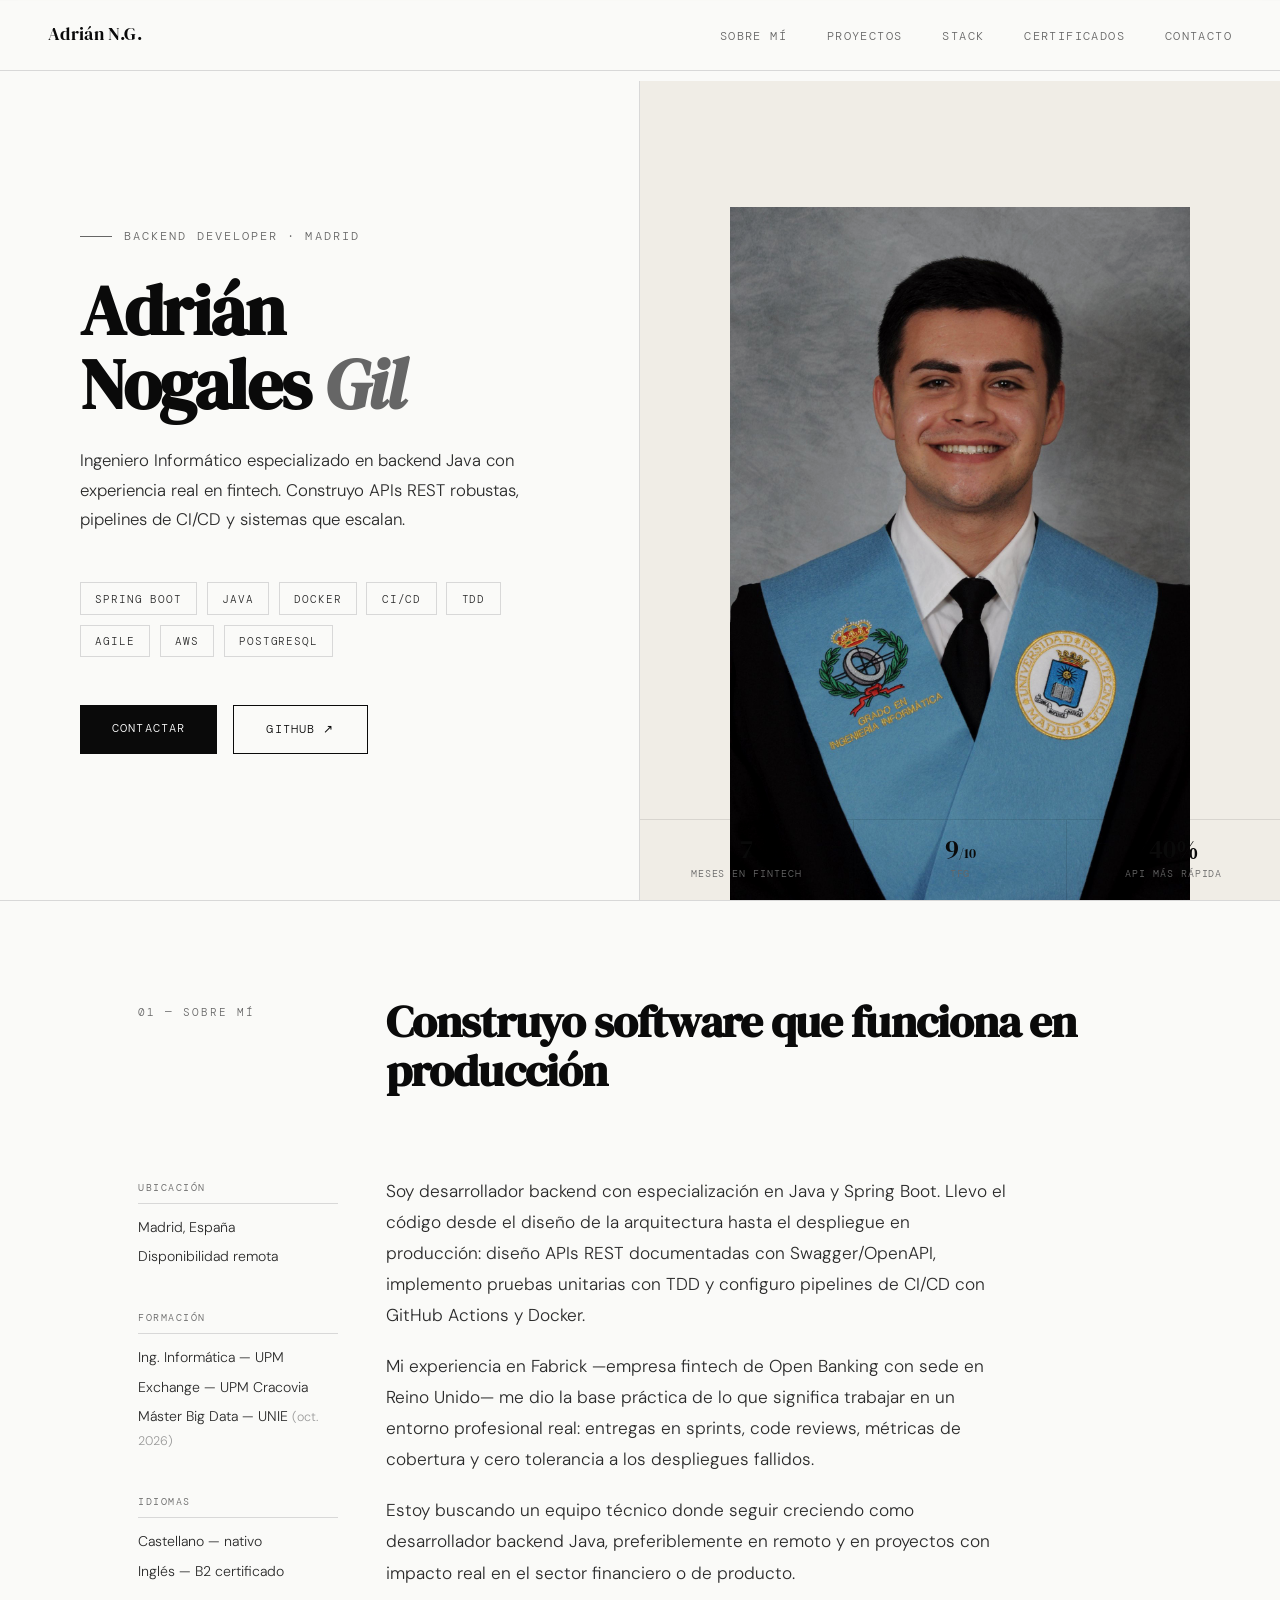
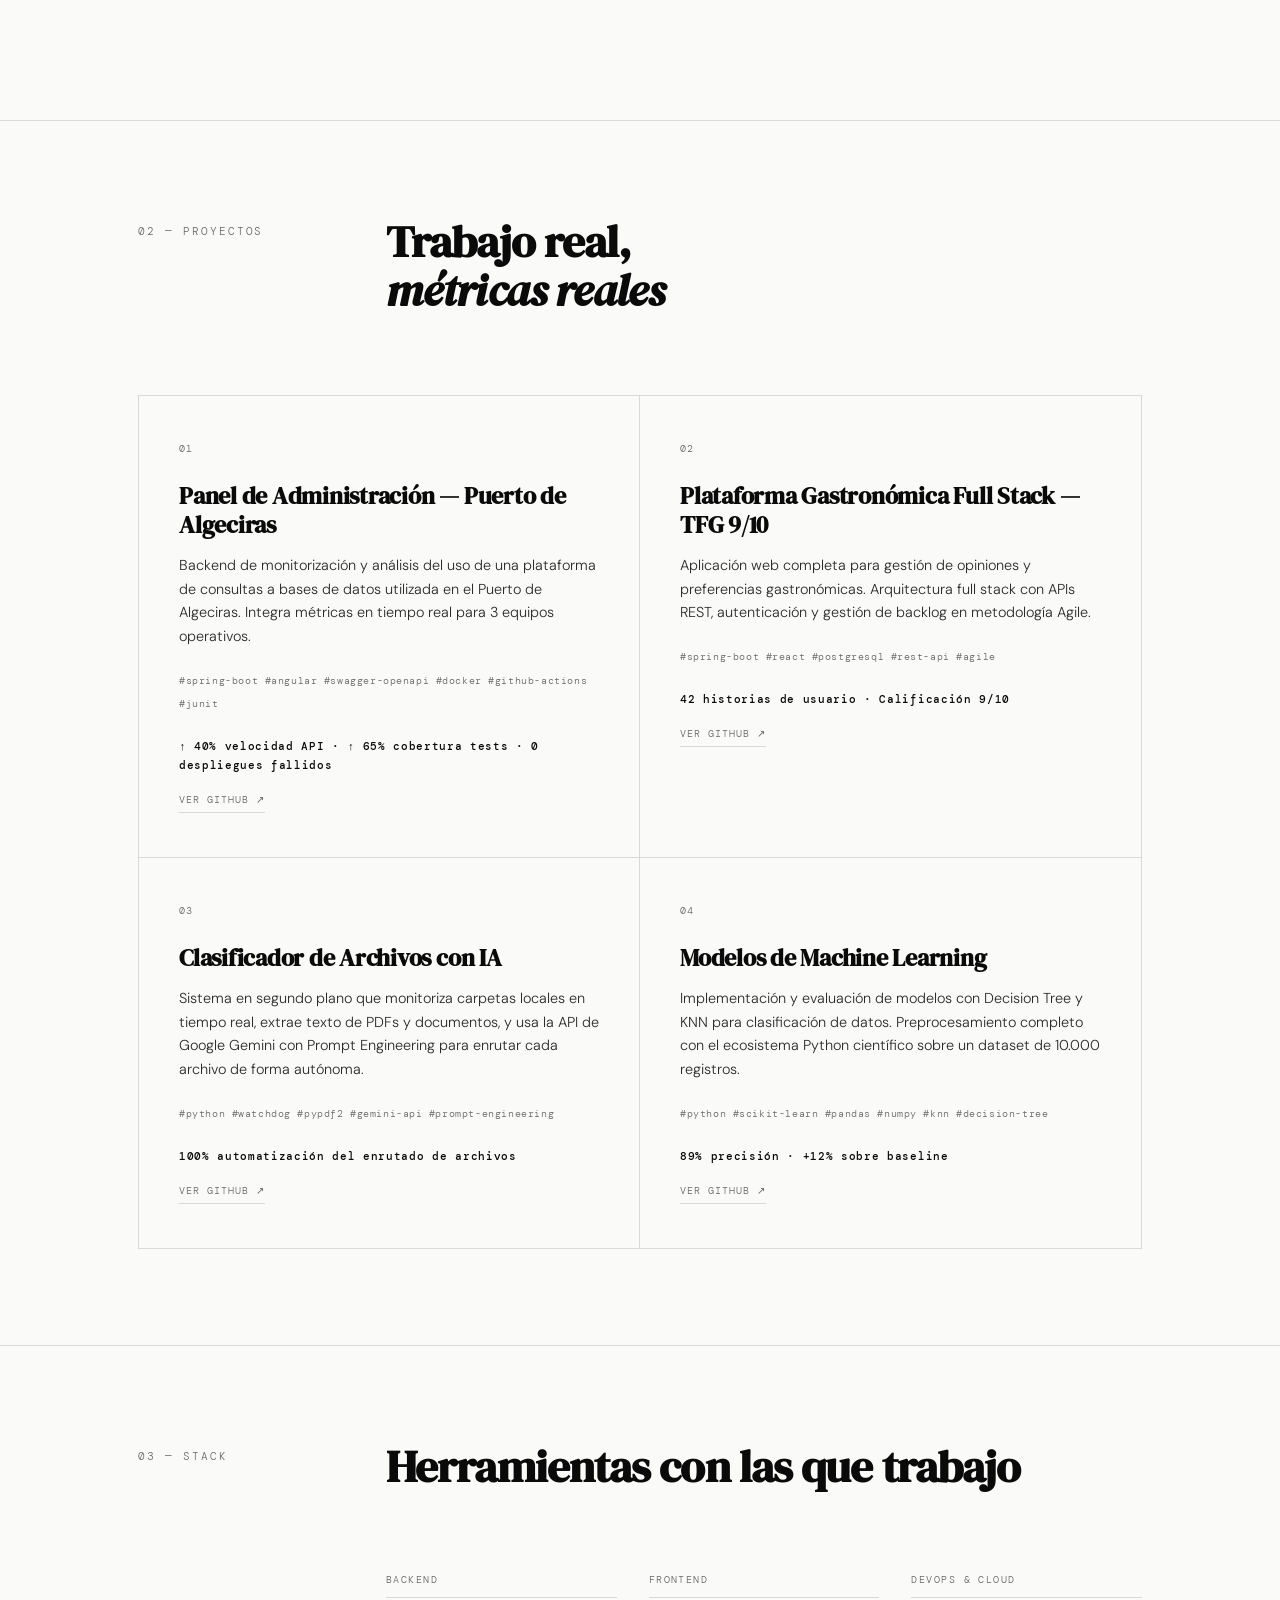
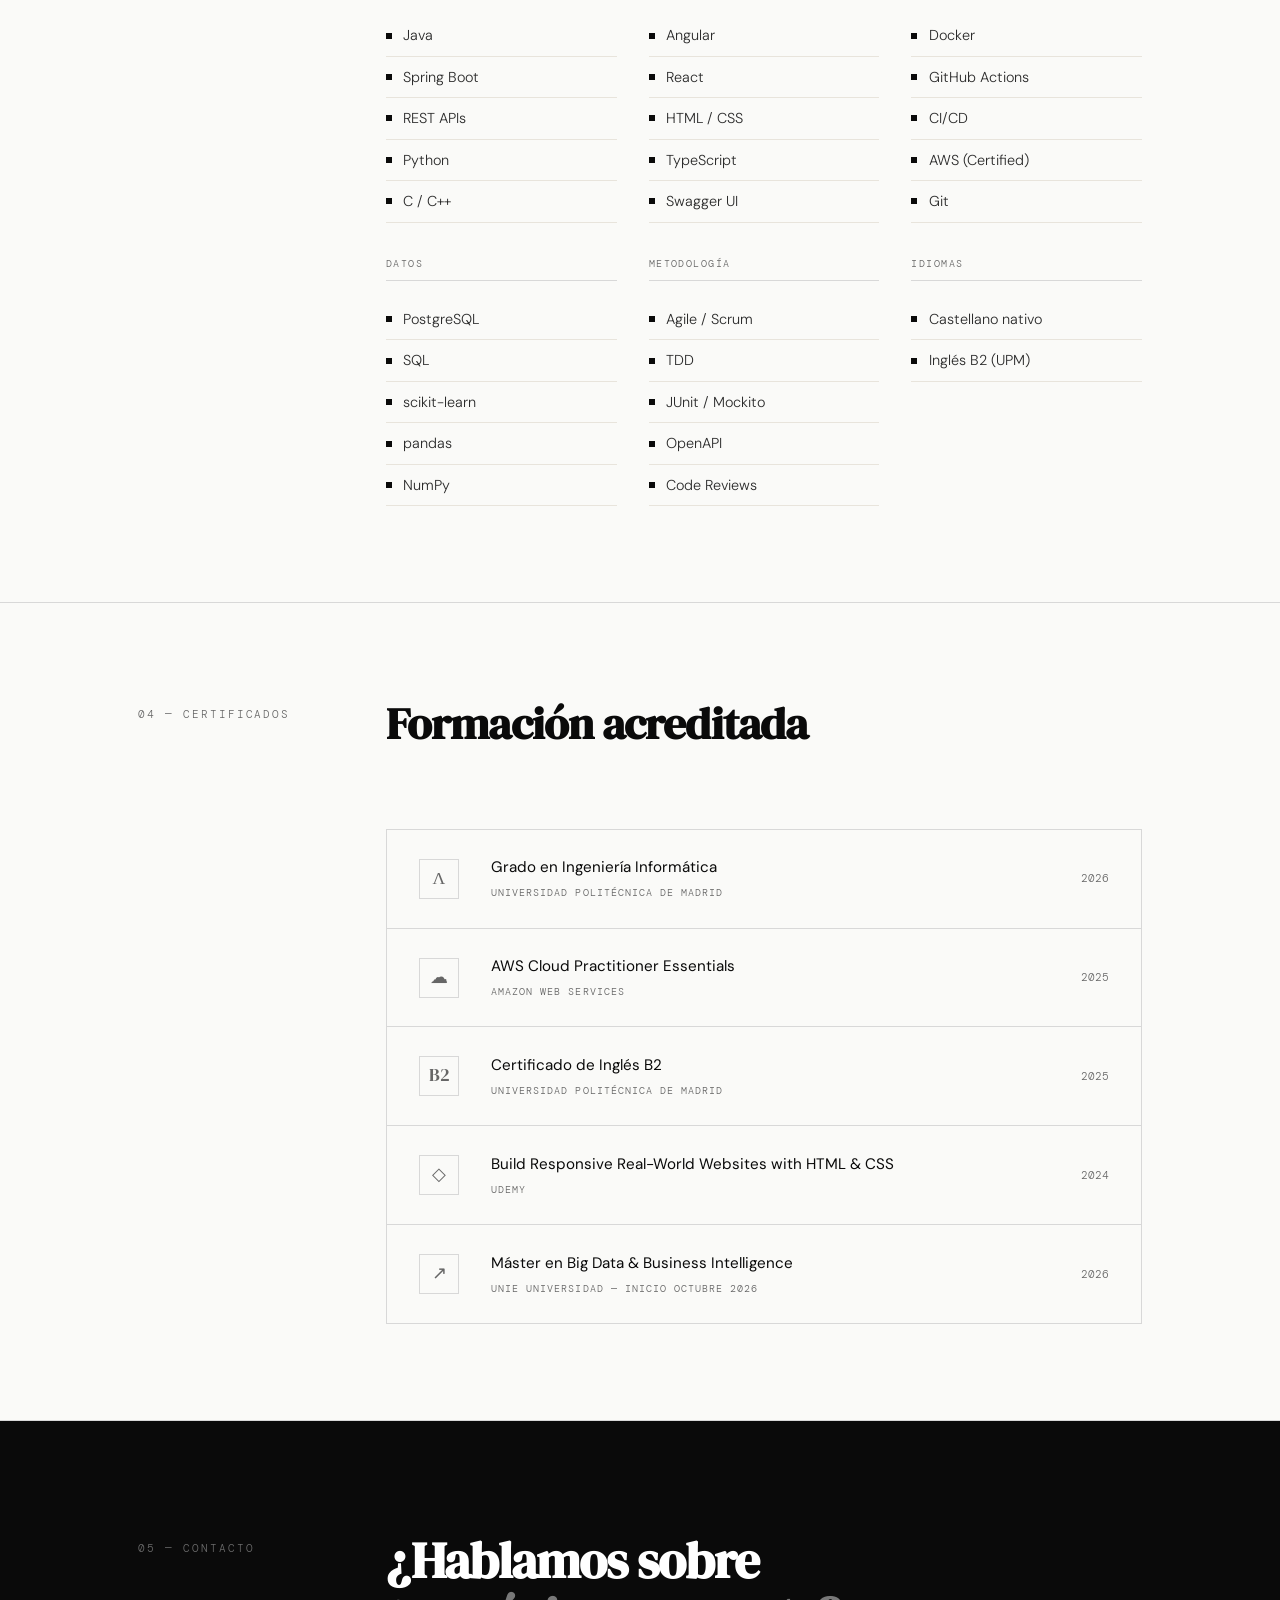
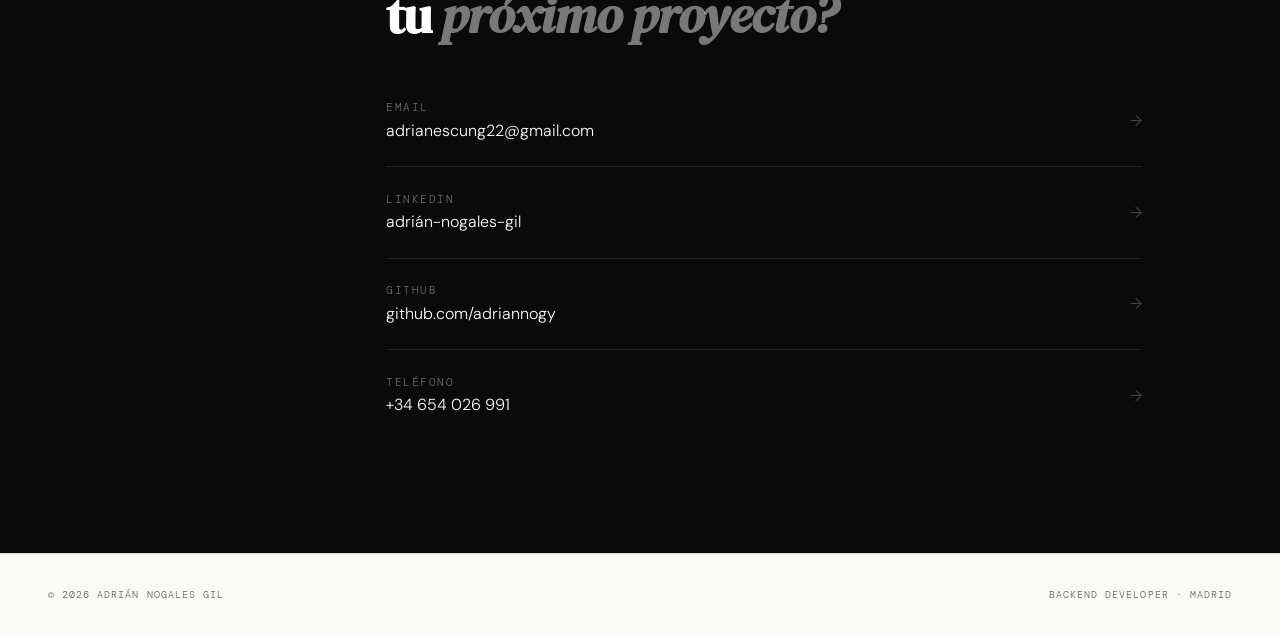
==== index.html @ dd9e9e04 "Rename portfolio_adrian_nogales.html to index.html" ====
<!DOCTYPE html>
<html lang="es">
<head>
<meta charset="UTF-8">
<meta name="viewport" content="width=device-width, initial-scale=1.0">
<title>Adrián Nogales Gil — Backend Developer</title>
<link rel="preconnect" href="https://fonts.googleapis.com">
<link rel="preconnect" href="https://fonts.gstatic.com" crossorigin>
<link href="https://fonts.googleapis.com/css2?family=DM+Serif+Display:ital@0;1&family=DM+Mono:wght@300;400;500&family=DM+Sans:ital,opsz,wght@0,9..40,300;0,9..40,400;0,9..40,500;1,9..40,300&display=swap" rel="stylesheet">
<style>
*,*::before,*::after{box-sizing:border-box;margin:0;padding:0}
:root{
  --ink:#0a0a0a;
  --ink2:#2a2a2a;
  --ink3:#666;
  --rule:#d8d8d8;
  --bg:#fafaf8;
  --white:#ffffff;
  --accent:#0a0a0a;
  --accent2:#e8e4dc;
}
html{scroll-behavior:smooth;font-size:16px}
body{
  background:var(--bg);
  color:var(--ink);
  font-family:'DM Sans',sans-serif;
  font-weight:300;
  line-height:1.7;
  overflow-x:hidden;
}

/* ── NAV ── */
nav{
  position:fixed;top:0;left:0;right:0;z-index:100;
  display:flex;justify-content:space-between;align-items:center;
  padding:1.25rem 3rem;
  background:rgba(250,250,248,.92);
  backdrop-filter:blur(12px);
  border-bottom:1px solid var(--rule);
}
.nav-logo{
  font-family:'DM Serif Display',serif;
  font-size:1.1rem;letter-spacing:.02em;color:var(--ink);text-decoration:none;
}
.nav-links{display:flex;gap:2.5rem;list-style:none}
.nav-links a{
  font-family:'DM Mono',monospace;font-size:.72rem;letter-spacing:.12em;
  text-transform:uppercase;color:var(--ink3);text-decoration:none;
  transition:color .2s;
}
.nav-links a:hover{color:var(--ink)}

/* ── HERO ── */
.hero{
  min-height:100vh;
  display:grid;
  grid-template-columns:1fr 1fr;
  padding-top:80px;
}
.hero-left{
  display:flex;flex-direction:column;justify-content:center;
  padding:5rem 4rem 5rem 5rem;
  border-right:1px solid var(--rule);
}
.hero-eyebrow{
  font-family:'DM Mono',monospace;font-size:.72rem;letter-spacing:.18em;
  text-transform:uppercase;color:var(--ink3);margin-bottom:1.75rem;
  display:flex;align-items:center;gap:.75rem;
}
.hero-eyebrow::before{content:'';display:block;width:32px;height:1px;background:var(--ink3)}
.hero-name{
  font-family:'DM Serif Display',serif;
  font-size:clamp(3rem,5.5vw,5.5rem);
  line-height:1.05;
  letter-spacing:-.02em;
  margin-bottom:1.5rem;
}
.hero-name em{font-style:italic;color:var(--ink3)}
.hero-desc{
  font-size:1.05rem;color:var(--ink2);max-width:440px;
  line-height:1.75;margin-bottom:3rem;
}
.hero-badges{display:flex;flex-wrap:wrap;gap:.6rem;margin-bottom:3rem}
.badge{
  font-family:'DM Mono',monospace;font-size:.68rem;letter-spacing:.08em;
  text-transform:uppercase;padding:.38rem .9rem;
  border:1px solid var(--rule);color:var(--ink2);
  transition:all .2s;cursor:default;
}
.badge:hover{background:var(--ink);color:var(--white);border-color:var(--ink)}
.hero-cta{display:flex;gap:1rem;flex-wrap:wrap}
.btn{
  font-family:'DM Mono',monospace;font-size:.72rem;letter-spacing:.1em;
  text-transform:uppercase;padding:.85rem 2rem;text-decoration:none;
  transition:all .2s;display:inline-block;
}
.btn-primary{background:var(--ink);color:var(--white)}
.btn-primary:hover{background:var(--ink2)}
.btn-ghost{border:1px solid var(--ink);color:var(--ink)}
.btn-ghost:hover{background:var(--ink);color:var(--white)}

.hero-right{
  position:relative;overflow:hidden;
  display:flex;align-items:flex-end;justify-content:center;
  background:#f0ede6;
}
.hero-photo-wrap{
  width:100%;height:100%;
  display:flex;align-items:flex-end;justify-content:center;
}
.hero-photo{
  width:82%;max-width:460px;
  object-fit:cover;object-position:top center;
  display:block;
  filter:grayscale(15%) contrast(1.04);
  animation:fadeUp .9s cubic-bezier(.22,1,.36,1) both;
}
.hero-stat-strip{
  position:absolute;bottom:0;left:0;right:0;
  display:flex;
  border-top:1px solid rgba(0,0,0,.1);
}
.hero-stat{
  flex:1;padding:1.1rem 1.25rem;text-align:center;
  border-right:1px solid rgba(0,0,0,.1);
}
.hero-stat:last-child{border-right:none}
.stat-num{
  font-family:'DM Serif Display',serif;font-size:1.6rem;
  line-height:1;margin-bottom:.2rem;
}
.stat-label{
  font-family:'DM Mono',monospace;font-size:.6rem;
  letter-spacing:.1em;text-transform:uppercase;color:var(--ink3);
}

/* ── SECTIONS shared ── */
section{border-top:1px solid var(--rule)}
.section-inner{
  max-width:1100px;margin:0 auto;
  padding:6rem 3rem;
}
.section-header{
  display:grid;grid-template-columns:200px 1fr;gap:3rem;
  align-items:start;margin-bottom:5rem;
}
.section-label{
  font-family:'DM Mono',monospace;font-size:.68rem;
  letter-spacing:.18em;text-transform:uppercase;color:var(--ink3);
  padding-top:.35rem;
}
.section-title{
  font-family:'DM Serif Display',serif;
  font-size:clamp(2rem,3.5vw,3rem);line-height:1.1;letter-spacing:-.02em;
}

/* ── SOBRE MÍ ── */
.about-grid{
  display:grid;grid-template-columns:200px 1fr;gap:3rem;
}
.about-body{font-size:1.08rem;line-height:1.8;color:var(--ink2);max-width:620px}
.about-body p+p{margin-top:1.25rem}
.about-aside{padding-top:.2rem}
.aside-block{margin-bottom:2.5rem}
.aside-label{
  font-family:'DM Mono',monospace;font-size:.65rem;
  letter-spacing:.15em;text-transform:uppercase;color:var(--ink3);
  margin-bottom:.75rem;border-bottom:1px solid var(--rule);padding-bottom:.4rem;
}
.aside-item{font-size:.88rem;color:var(--ink2);margin-bottom:.35rem}

/* ── PROYECTOS ── */
.projects-grid{
  display:grid;grid-template-columns:1fr 1fr;
  gap:0;
  border:1px solid var(--rule);
}
.project-card{
  padding:2.75rem 2.5rem;border-right:1px solid var(--rule);border-bottom:1px solid var(--rule);
  transition:background .2s;position:relative;overflow:hidden;
}
.project-card:nth-child(2n){border-right:none}
.project-card:nth-last-child(-n+2){border-bottom:none}
.project-card:hover{background:var(--ink);color:var(--white)}
.project-card:hover .project-tech span,
.project-card:hover .project-desc,
.project-card:hover .project-num{color:rgba(255,255,255,.6)}
.project-card:hover .project-title{color:var(--white)}
.project-card:hover .project-link{border-color:rgba(255,255,255,.3);color:rgba(255,255,255,.7)}
.project-num{
  font-family:'DM Mono',monospace;font-size:.65rem;letter-spacing:.12em;
  color:var(--ink3);margin-bottom:1.5rem;transition:color .2s;
}
.project-title{
  font-family:'DM Serif Display',serif;font-size:1.5rem;
  line-height:1.2;margin-bottom:.9rem;letter-spacing:-.01em;transition:color .2s;
}
.project-desc{font-size:.9rem;color:var(--ink2);line-height:1.65;margin-bottom:1.5rem;transition:color .2s}
.project-tech{display:flex;flex-wrap:wrap;gap:.4rem;margin-bottom:1.5rem}
.project-tech span{
  font-family:'DM Mono',monospace;font-size:.62rem;letter-spacing:.06em;
  color:var(--ink3);transition:color .2s;
}
.project-tech span::before{content:'#'}
.project-result{
  font-family:'DM Mono',monospace;font-size:.7rem;letter-spacing:.06em;
  color:var(--ink);font-weight:500;
}
.project-card:hover .project-result{color:var(--white)}
.project-link{
  display:inline-block;margin-top:1rem;
  font-family:'DM Mono',monospace;font-size:.65rem;letter-spacing:.1em;
  text-transform:uppercase;color:var(--ink3);text-decoration:none;
  border-bottom:1px solid var(--rule);padding-bottom:.2rem;
  transition:all .2s;
}

/* ── HABILIDADES ── */
.skills-layout{display:grid;grid-template-columns:200px 1fr;gap:3rem}
.skills-grid{display:grid;grid-template-columns:repeat(3,1fr);gap:2rem}
.skill-group{}
.skill-group-name{
  font-family:'DM Mono',monospace;font-size:.65rem;letter-spacing:.14em;
  text-transform:uppercase;color:var(--ink3);margin-bottom:1.1rem;
  padding-bottom:.5rem;border-bottom:1px solid var(--rule);
}
.skill-item{
  display:flex;align-items:center;gap:.7rem;
  padding:.5rem 0;border-bottom:1px solid var(--accent2);
  font-size:.9rem;color:var(--ink2);
}
.skill-dot{width:6px;height:6px;background:var(--ink);flex-shrink:0}

/* ── CERTIFICADOS ── */
.certs-layout{display:grid;grid-template-columns:200px 1fr;gap:3rem}
.certs-list{display:flex;flex-direction:column;gap:0;border:1px solid var(--rule)}
.cert-row{
  display:flex;align-items:center;gap:2rem;
  padding:1.6rem 2rem;border-bottom:1px solid var(--rule);
  transition:background .15s;
}
.cert-row:last-child{border-bottom:none}
.cert-row:hover{background:var(--accent2)}
.cert-icon{
  width:40px;height:40px;flex-shrink:0;
  display:flex;align-items:center;justify-content:center;
  border:1px solid var(--rule);
  font-family:'DM Serif Display',serif;font-size:1.1rem;color:var(--ink3);
}
.cert-info{flex:1}
.cert-name{font-size:.95rem;font-weight:400;color:var(--ink);margin-bottom:.2rem}
.cert-issuer{font-family:'DM Mono',monospace;font-size:.65rem;letter-spacing:.1em;text-transform:uppercase;color:var(--ink3)}
.cert-year{font-family:'DM Mono',monospace;font-size:.7rem;color:var(--ink3)}

/* ── CONTACTO ── */
.contact-section{background:var(--ink);color:var(--white)}
.contact-section .section-label{color:rgba(255,255,255,.4)}
.contact-inner{
  max-width:1100px;margin:0 auto;
  padding:7rem 3rem;
  display:grid;grid-template-columns:200px 1fr;gap:3rem;
  align-items:start;
}
.contact-title{
  font-family:'DM Serif Display',serif;
  font-size:clamp(2.5rem,4vw,4rem);line-height:1.08;letter-spacing:-.02em;
  margin-bottom:2rem;color:var(--white);
}
.contact-title em{font-style:italic;color:rgba(255,255,255,.45)}
.contact-links{display:flex;flex-direction:column;gap:0}
.contact-link{
  display:flex;align-items:center;justify-content:space-between;
  padding:1.4rem 0;border-bottom:1px solid rgba(255,255,255,.1);
  text-decoration:none;color:var(--white);
  transition:padding-left .2s;
}
.contact-link:last-child{border-bottom:none}
.contact-link:hover{padding-left:.75rem}
.contact-link-label{font-family:'DM Mono',monospace;font-size:.68rem;letter-spacing:.14em;text-transform:uppercase;color:rgba(255,255,255,.4)}
.contact-link-value{font-size:1rem;font-weight:300}
.contact-link-arrow{color:rgba(255,255,255,.25);transition:color .2s}
.contact-link:hover .contact-link-arrow{color:var(--white)}

/* ── FOOTER ── */
footer{
  border-top:1px solid var(--rule);
  padding:2rem 3rem;
  display:flex;justify-content:space-between;align-items:center;
  background:var(--bg);
}
.footer-copy{font-family:'DM Mono',monospace;font-size:.65rem;letter-spacing:.1em;color:var(--ink3);text-transform:uppercase}

/* ── ANIMATIONS ── */
@keyframes fadeUp{from{opacity:0;transform:translateY(30px)}to{opacity:1;transform:translateY(0)}}
.fade-in{opacity:0;transform:translateY(24px);transition:opacity .7s cubic-bezier(.22,1,.36,1),transform .7s cubic-bezier(.22,1,.36,1)}
.fade-in.visible{opacity:1;transform:none}

/* ── RESPONSIVE ── */
@media(max-width:860px){
  .hero{grid-template-columns:1fr;min-height:auto}
  .hero-right{display:none}
  .hero-left{padding:7rem 2rem 4rem}
  .section-header,.about-grid,.skills-layout,.certs-layout,.contact-inner{grid-template-columns:1fr;gap:1.5rem}
  .skills-grid{grid-template-columns:1fr 1fr}
  .projects-grid{grid-template-columns:1fr}
  .project-card:nth-child(2n){border-right:none}
  nav{padding:1rem 1.5rem}
  .nav-links{gap:1.5rem}
  .section-inner{padding:4rem 1.5rem}
}
</style>
</head>
<body>

<!-- NAV -->
<nav>
  <a href="#" class="nav-logo">Adrián N.G.</a>
  <ul class="nav-links">
    <li><a href="#sobre-mi">Sobre mí</a></li>
    <li><a href="#proyectos">Proyectos</a></li>
    <li><a href="#stack">Stack</a></li>
    <li><a href="#certificados">Certificados</a></li>
    <li><a href="#contacto">Contacto</a></li>
  </ul>
</nav>

<!-- HERO -->
<section class="hero">
  <div class="hero-left">
    <p class="hero-eyebrow">Backend Developer · Madrid</p>
    <h1 class="hero-name">Adrián<br>Nogales <em>Gil</em></h1>
    <p class="hero-desc">Ingeniero Informático especializado en backend Java con experiencia real en fintech. Construyo APIs REST robustas, pipelines de CI/CD y sistemas que escalan.</p>
    <div class="hero-badges">
      <span class="badge">Spring Boot</span>
      <span class="badge">Java</span>
      <span class="badge">Docker</span>
      <span class="badge">CI/CD</span>
      <span class="badge">TDD</span>
      <span class="badge">Agile</span>
      <span class="badge">AWS</span>
      <span class="badge">PostgreSQL</span>
    </div>
    <div class="hero-cta">
      <a href="#contacto" class="btn btn-primary">Contactar</a>
      <a href="https://github.com/adriannogy" target="_blank" class="btn btn-ghost">GitHub ↗</a>
    </div>
  </div>
  <div class="hero-right">
    <div class="hero-photo-wrap">
      <img src="[data-uri]" alt="Adrián Nogales Gil" class="hero-photo">
    </div>
    <div class="hero-stat-strip">
      <div class="hero-stat">
        <div class="stat-num">7</div>
        <div class="stat-label">meses en fintech</div>
      </div>
      <div class="hero-stat">
        <div class="stat-num">9<span style="font-size:.9rem">/10</span></div>
        <div class="stat-label">TFG</div>
      </div>
      <div class="hero-stat">
        <div class="stat-num">40%</div>
        <div class="stat-label">API más rápida</div>
      </div>
    </div>
  </div>
</section>

<!-- SOBRE MÍ -->
<section id="sobre-mi">
  <div class="section-inner">
    <div class="section-header fade-in">
      <span class="section-label">01 — Sobre mí</span>
      <h2 class="section-title">Construyo software que funciona en producción</h2>
    </div>
    <div class="about-grid">
      <div class="about-aside fade-in">
        <div class="aside-block">
          <p class="aside-label">Ubicación</p>
          <p class="aside-item">Madrid, España</p>
          <p class="aside-item">Disponibilidad remota</p>
        </div>
        <div class="aside-block">
          <p class="aside-label">Formación</p>
          <p class="aside-item">Ing. Informática — UPM</p>
          <p class="aside-item">Exchange — UPM Cracovia</p>
          <p class="aside-item">Máster Big Data — UNIE <span style="font-size:.78rem;color:#999">(oct. 2026)</span></p>
        </div>
        <div class="aside-block">
          <p class="aside-label">Idiomas</p>
          <p class="aside-item">Castellano — nativo</p>
          <p class="aside-item">Inglés — B2 certificado</p>
        </div>
      </div>
      <div class="about-body fade-in">
        <p>Soy desarrollador backend con especialización en Java y Spring Boot. Llevo el código desde el diseño de la arquitectura hasta el despliegue en producción: diseño APIs REST documentadas con Swagger/OpenAPI, implemento pruebas unitarias con TDD y configuro pipelines de CI/CD con GitHub Actions y Docker.</p>
        <p>Mi experiencia en Fabrick —empresa fintech de Open Banking con sede en Reino Unido— me dio la base práctica de lo que significa trabajar en un entorno profesional real: entregas en sprints, code reviews, métricas de cobertura y cero tolerancia a los despliegues fallidos.</p>
        <p>Estoy buscando un equipo técnico donde seguir creciendo como desarrollador backend Java, preferiblemente en remoto y en proyectos con impacto real en el sector financiero o de producto.</p>
      </div>
    </div>
  </div>
</section>

<!-- PROYECTOS -->
<section id="proyectos">
  <div class="section-inner">
    <div class="section-header fade-in">
      <span class="section-label">02 — Proyectos</span>
      <h2 class="section-title">Trabajo real,<br><em>métricas reales</em></h2>
    </div>
    <div class="projects-grid">

      <div class="project-card fade-in">
        <p class="project-num">01</p>
        <h3 class="project-title">Panel de Administración — Puerto de Algeciras</h3>
        <p class="project-desc">Backend de monitorización y análisis del uso de una plataforma de consultas a bases de datos utilizada en el Puerto de Algeciras. Integra métricas en tiempo real para 3 equipos operativos.</p>
        <div class="project-tech"><span>spring-boot</span><span>angular</span><span>swagger-openapi</span><span>docker</span><span>github-actions</span><span>junit</span></div>
        <p class="project-result">↑ 40% velocidad API · ↑ 65% cobertura tests · 0 despliegues fallidos</p>
        <a href="https://github.com/adriannogy" target="_blank" class="project-link">Ver GitHub ↗</a>
      </div>

      <div class="project-card fade-in">
        <p class="project-num">02</p>
        <h3 class="project-title">Plataforma Gastronómica Full Stack — TFG 9/10</h3>
        <p class="project-desc">Aplicación web completa para gestión de opiniones y preferencias gastronómicas. Arquitectura full stack con APIs REST, autenticación y gestión de backlog en metodología Agile.</p>
        <div class="project-tech"><span>spring-boot</span><span>react</span><span>postgresql</span><span>rest-api</span><span>agile</span></div>
        <p class="project-result">42 historias de usuario · Calificación 9/10</p>
        <a href="https://github.com/adriannogy" target="_blank" class="project-link">Ver GitHub ↗</a>
      </div>

      <div class="project-card fade-in">
        <p class="project-num">03</p>
        <h3 class="project-title">Clasificador de Archivos con IA</h3>
        <p class="project-desc">Sistema en segundo plano que monitoriza carpetas locales en tiempo real, extrae texto de PDFs y documentos, y usa la API de Google Gemini con Prompt Engineering para enrutar cada archivo de forma autónoma.</p>
        <div class="project-tech"><span>python</span><span>watchdog</span><span>pypdf2</span><span>gemini-api</span><span>prompt-engineering</span></div>
        <p class="project-result">100% automatización del enrutado de archivos</p>
        <a href="https://github.com/adriannogy" target="_blank" class="project-link">Ver GitHub ↗</a>
      </div>

      <div class="project-card fade-in">
        <p class="project-num">04</p>
        <h3 class="project-title">Modelos de Machine Learning</h3>
        <p class="project-desc">Implementación y evaluación de modelos con Decision Tree y KNN para clasificación de datos. Preprocesamiento completo con el ecosistema Python científico sobre un dataset de 10.000 registros.</p>
        <div class="project-tech"><span>python</span><span>scikit-learn</span><span>pandas</span><span>numpy</span><span>knn</span><span>decision-tree</span></div>
        <p class="project-result">89% precisión · +12% sobre baseline</p>
        <a href="https://github.com/adriannogy" target="_blank" class="project-link">Ver GitHub ↗</a>
      </div>

    </div>
  </div>
</section>

<!-- STACK -->
<section id="stack">
  <div class="section-inner">
    <div class="section-header fade-in">
      <span class="section-label">03 — Stack</span>
      <h2 class="section-title">Herramientas con las que trabajo</h2>
    </div>
    <div class="skills-layout">
      <div></div>
      <div class="skills-grid fade-in">
        <div class="skill-group">
          <p class="skill-group-name">Backend</p>
          <div class="skill-item"><span class="skill-dot"></span>Java</div>
          <div class="skill-item"><span class="skill-dot"></span>Spring Boot</div>
          <div class="skill-item"><span class="skill-dot"></span>REST APIs</div>
          <div class="skill-item"><span class="skill-dot"></span>Python</div>
          <div class="skill-item"><span class="skill-dot"></span>C / C++</div>
        </div>
        <div class="skill-group">
          <p class="skill-group-name">Frontend</p>
          <div class="skill-item"><span class="skill-dot"></span>Angular</div>
          <div class="skill-item"><span class="skill-dot"></span>React</div>
          <div class="skill-item"><span class="skill-dot"></span>HTML / CSS</div>
          <div class="skill-item"><span class="skill-dot"></span>TypeScript</div>
          <div class="skill-item"><span class="skill-dot"></span>Swagger UI</div>
        </div>
        <div class="skill-group">
          <p class="skill-group-name">DevOps & Cloud</p>
          <div class="skill-item"><span class="skill-dot"></span>Docker</div>
          <div class="skill-item"><span class="skill-dot"></span>GitHub Actions</div>
          <div class="skill-item"><span class="skill-dot"></span>CI/CD</div>
          <div class="skill-item"><span class="skill-dot"></span>AWS (Certified)</div>
          <div class="skill-item"><span class="skill-dot"></span>Git</div>
        </div>
        <div class="skill-group">
          <p class="skill-group-name">Datos</p>
          <div class="skill-item"><span class="skill-dot"></span>PostgreSQL</div>
          <div class="skill-item"><span class="skill-dot"></span>SQL</div>
          <div class="skill-item"><span class="skill-dot"></span>scikit-learn</div>
          <div class="skill-item"><span class="skill-dot"></span>pandas</div>
          <div class="skill-item"><span class="skill-dot"></span>NumPy</div>
        </div>
        <div class="skill-group">
          <p class="skill-group-name">Metodología</p>
          <div class="skill-item"><span class="skill-dot"></span>Agile / Scrum</div>
          <div class="skill-item"><span class="skill-dot"></span>TDD</div>
          <div class="skill-item"><span class="skill-dot"></span>JUnit / Mockito</div>
          <div class="skill-item"><span class="skill-dot"></span>OpenAPI</div>
          <div class="skill-item"><span class="skill-dot"></span>Code Reviews</div>
        </div>
        <div class="skill-group">
          <p class="skill-group-name">Idiomas</p>
          <div class="skill-item"><span class="skill-dot"></span>Castellano nativo</div>
          <div class="skill-item"><span class="skill-dot"></span>Inglés B2 (UPM)</div>
        </div>
      </div>
    </div>
  </div>
</section>

<!-- CERTIFICADOS -->
<section id="certificados">
  <div class="section-inner">
    <div class="section-header fade-in">
      <span class="section-label">04 — Certificados</span>
      <h2 class="section-title">Formación acreditada</h2>
    </div>
    <div class="certs-layout">
      <div></div>
      <div class="certs-list fade-in">
        <div class="cert-row">
          <div class="cert-icon">Λ</div>
          <div class="cert-info">
            <p class="cert-name">Grado en Ingeniería Informática</p>
            <p class="cert-issuer">Universidad Politécnica de Madrid</p>
          </div>
          <span class="cert-year">2026</span>
        </div>
        <div class="cert-row">
          <div class="cert-icon">☁</div>
          <div class="cert-info">
            <p class="cert-name">AWS Cloud Practitioner Essentials</p>
            <p class="cert-issuer">Amazon Web Services</p>
          </div>
          <span class="cert-year">2025</span>
        </div>
        <div class="cert-row">
          <div class="cert-icon">B2</div>
          <div class="cert-info">
            <p class="cert-name">Certificado de Inglés B2</p>
            <p class="cert-issuer">Universidad Politécnica de Madrid</p>
          </div>
          <span class="cert-year">2025</span>
        </div>
        <div class="cert-row">
          <div class="cert-icon">◇</div>
          <div class="cert-info">
            <p class="cert-name">Build Responsive Real-World Websites with HTML & CSS</p>
            <p class="cert-issuer">Udemy</p>
          </div>
          <span class="cert-year">2024</span>
        </div>
        <div class="cert-row">
          <div class="cert-icon">↗</div>
          <div class="cert-info">
            <p class="cert-name">Máster en Big Data & Business Intelligence</p>
            <p class="cert-issuer">UNIE Universidad — inicio octubre 2026</p>
          </div>
          <span class="cert-year">2026</span>
        </div>
      </div>
    </div>
  </div>
</section>

<!-- CONTACTO -->
<section id="contacto" class="contact-section">
  <div class="contact-inner">
    <div>
      <p class="section-label">05 — Contacto</p>
    </div>
    <div>
      <h2 class="contact-title">¿Hablamos sobre<br>tu <em>próximo proyecto?</em></h2>
      <div class="contact-links">
        <a href="mailto:adrianescung22@gmail.com" class="contact-link">
          <div>
            <p class="contact-link-label">Email</p>
            <p class="contact-link-value">adrianescung22@gmail.com</p>
          </div>
          <span class="contact-link-arrow">→</span>
        </a>
        <a href="https://linkedin.com/in/adrián-nogales-gil-546486277" target="_blank" class="contact-link">
          <div>
            <p class="contact-link-label">LinkedIn</p>
            <p class="contact-link-value">adrián-nogales-gil</p>
          </div>
          <span class="contact-link-arrow">→</span>
        </a>
        <a href="https://github.com/adriannogy" target="_blank" class="contact-link">
          <div>
            <p class="contact-link-label">GitHub</p>
            <p class="contact-link-value">github.com/adriannogy</p>
          </div>
          <span class="contact-link-arrow">→</span>
        </a>
        <a href="tel:+34654026991" class="contact-link">
          <div>
            <p class="contact-link-label">Teléfono</p>
            <p class="contact-link-value">+34 654 026 991</p>
          </div>
          <span class="contact-link-arrow">→</span>
        </a>
      </div>
    </div>
  </div>
</section>

<footer>
  <p class="footer-copy">© 2026 Adrián Nogales Gil</p>
  <p class="footer-copy">Backend Developer · Madrid</p>
</footer>

<script>
const obs = new IntersectionObserver(entries=>{
  entries.forEach(e=>{if(e.isIntersecting){e.target.classList.add('visible');obs.unobserve(e.target)}});
},{threshold:0.12});
document.querySelectorAll('.fade-in').forEach(el=>obs.observe(el));
</script>
</body>
</html>
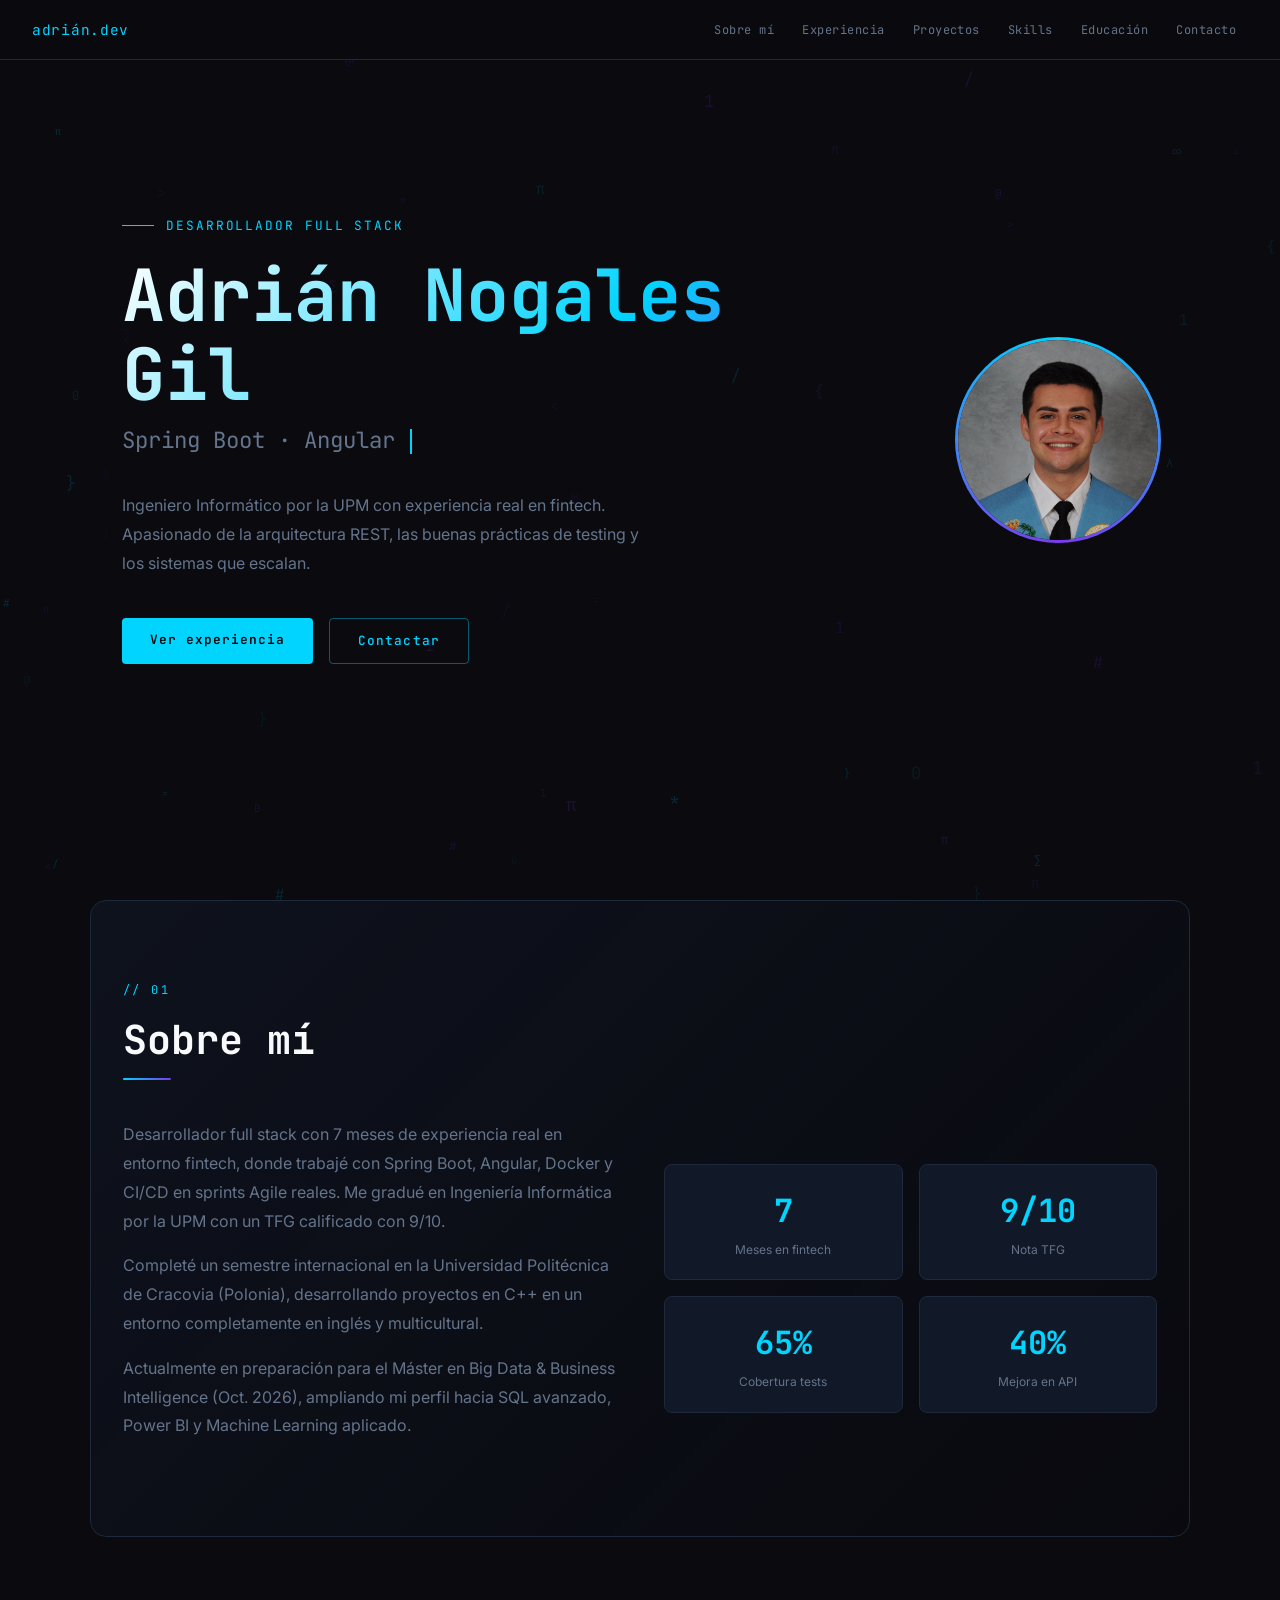
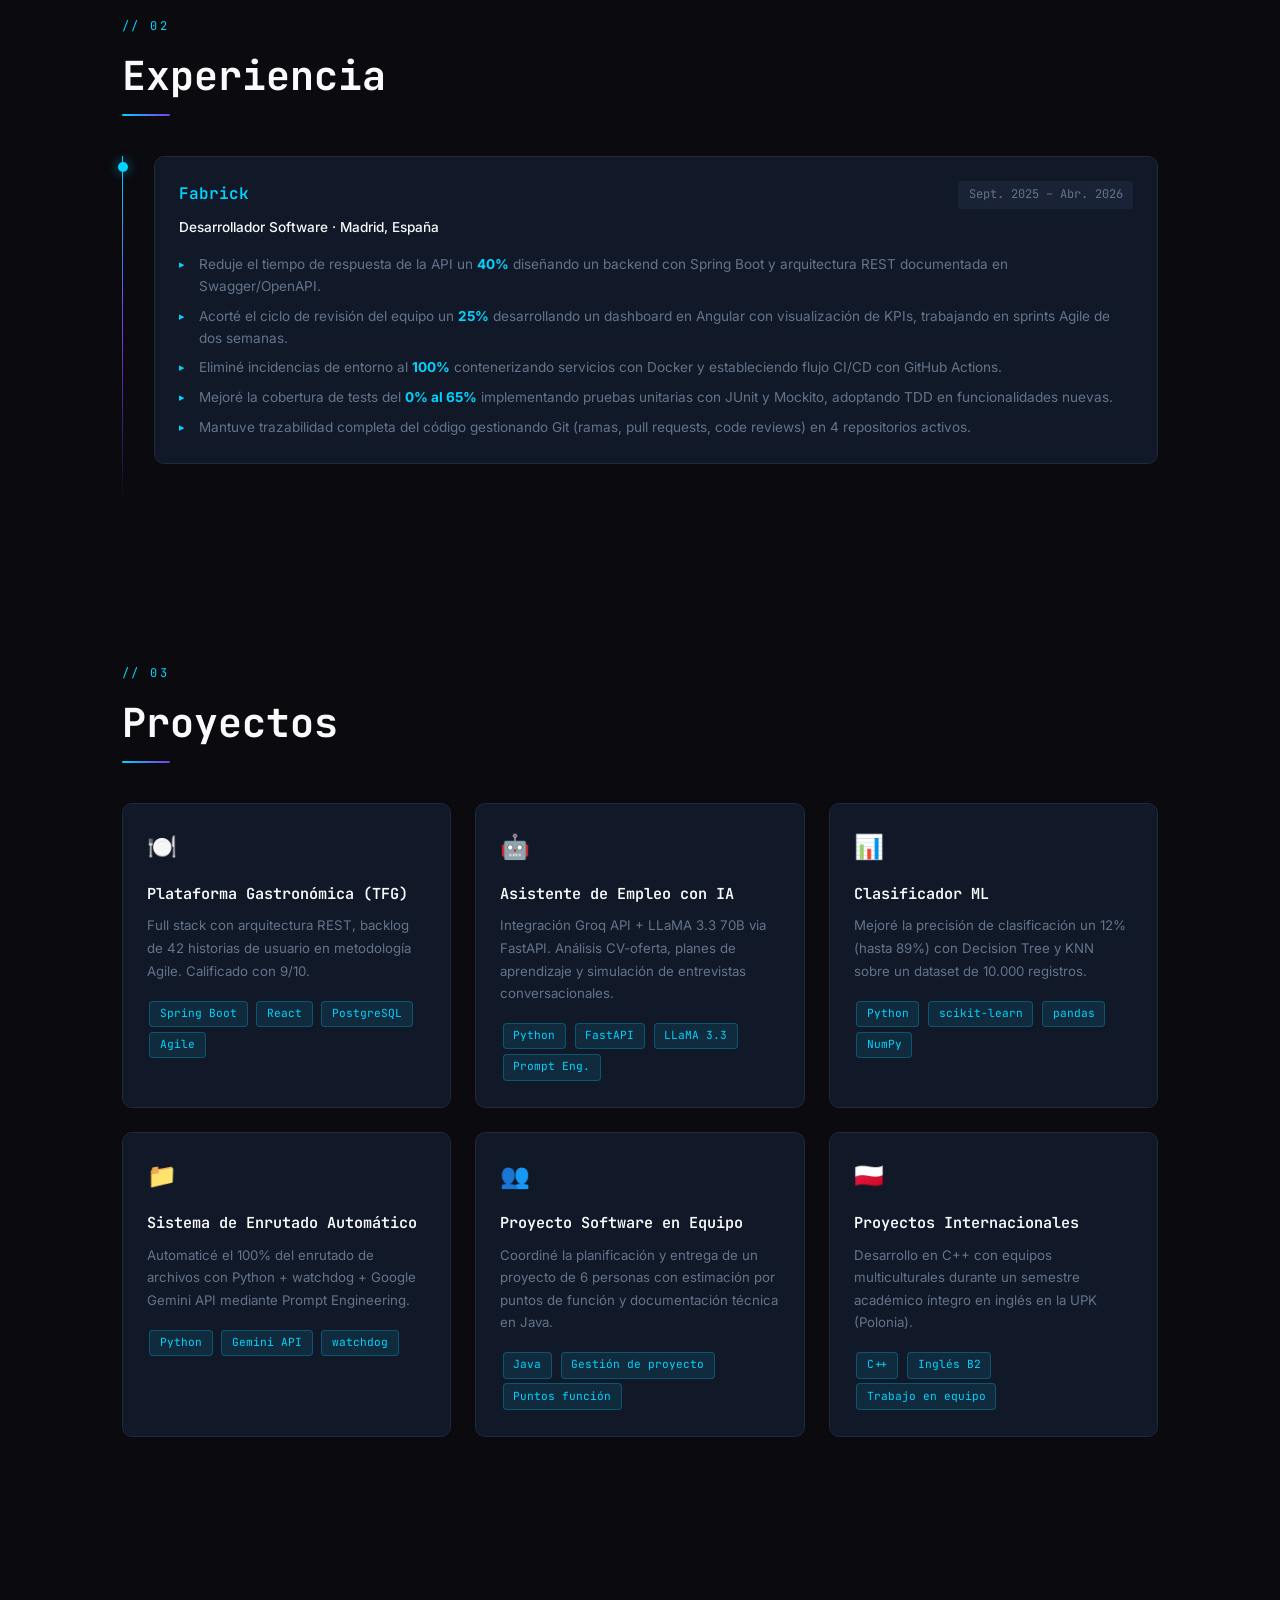
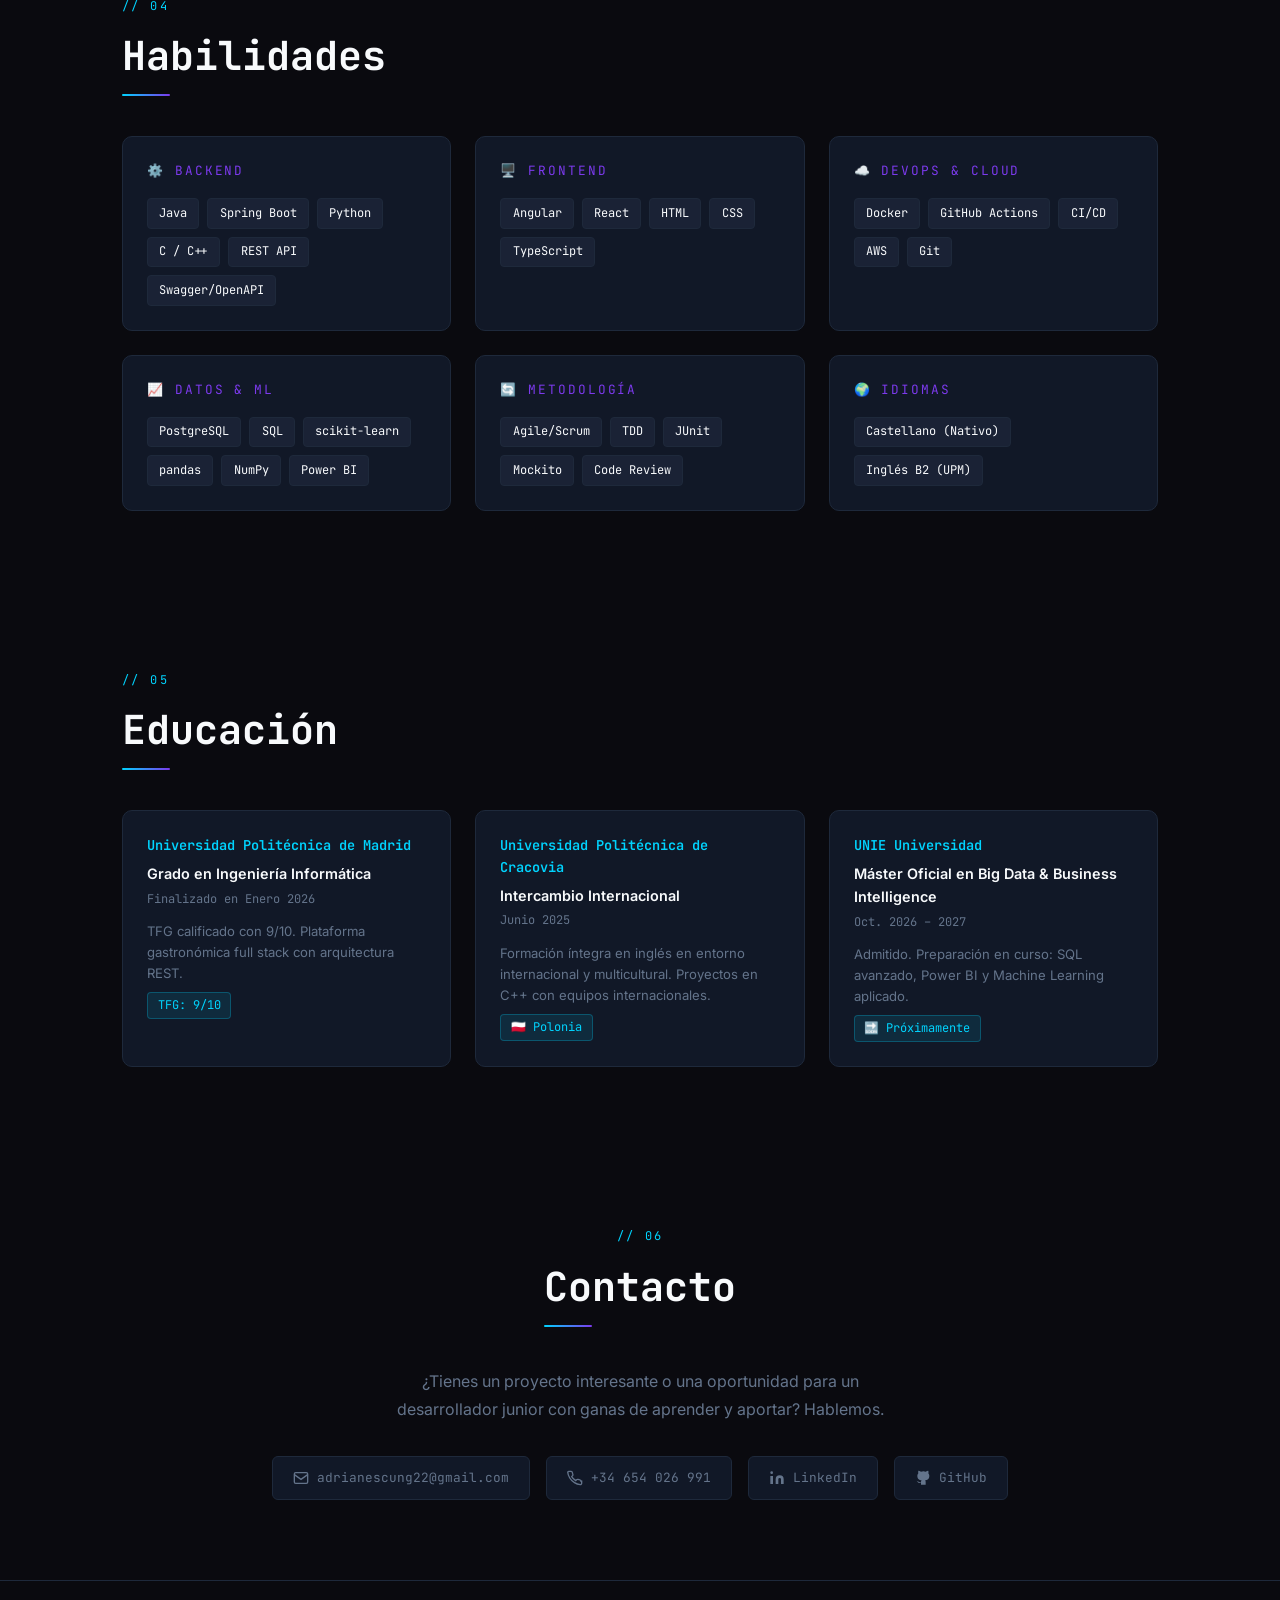
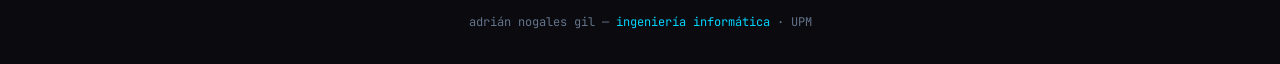
==== commit 4dcfef17: "Update index.html" ====
--- a/index.html
+++ b/index.html
@@ -3,399 +3,857 @@
 <head>
 <meta charset="UTF-8">
 <meta name="viewport" content="width=device-width, initial-scale=1.0">
-<title>Adrián Nogales Gil — Backend Developer</title>
+<title>Adrián Nogales Gil — Developer Portfolio</title>
 <link rel="preconnect" href="https://fonts.googleapis.com">
-<link rel="preconnect" href="https://fonts.gstatic.com" crossorigin>
-<link href="https://fonts.googleapis.com/css2?family=DM+Serif+Display:ital@0;1&family=DM+Mono:wght@300;400;500&family=DM+Sans:ital,opsz,wght@0,9..40,300;0,9..40,400;0,9..40,500;1,9..40,300&display=swap" rel="stylesheet">
+<link href="https://fonts.googleapis.com/css2?family=JetBrains+Mono:wght@300;400;500;600;700&family=Inter:wght@300;400;500;600;700&display=swap" rel="stylesheet">
 <style>
-*,*::before,*::after{box-sizing:border-box;margin:0;padding:0}
-:root{
-  --ink:#0a0a0a;
-  --ink2:#2a2a2a;
-  --ink3:#666;
-  --rule:#d8d8d8;
-  --bg:#fafaf8;
-  --white:#ffffff;
-  --accent:#0a0a0a;
-  --accent2:#e8e4dc;
-}
-html{scroll-behavior:smooth;font-size:16px}
-body{
-  background:var(--bg);
-  color:var(--ink);
-  font-family:'DM Sans',sans-serif;
-  font-weight:300;
-  line-height:1.7;
-  overflow-x:hidden;
-}
-
-/* ── NAV ── */
-nav{
-  position:fixed;top:0;left:0;right:0;z-index:100;
-  display:flex;justify-content:space-between;align-items:center;
-  padding:1.25rem 3rem;
-  background:rgba(250,250,248,.92);
-  backdrop-filter:blur(12px);
-  border-bottom:1px solid var(--rule);
-}
-.nav-logo{
-  font-family:'DM Serif Display',serif;
-  font-size:1.1rem;letter-spacing:.02em;color:var(--ink);text-decoration:none;
-}
-.nav-links{display:flex;gap:2.5rem;list-style:none}
-.nav-links a{
-  font-family:'DM Mono',monospace;font-size:.72rem;letter-spacing:.12em;
-  text-transform:uppercase;color:var(--ink3);text-decoration:none;
-  transition:color .2s;
-}
-.nav-links a:hover{color:var(--ink)}
-
-/* ── HERO ── */
-.hero{
-  min-height:100vh;
-  display:grid;
-  grid-template-columns:1fr 1fr;
-  padding-top:80px;
-}
-.hero-left{
-  display:flex;flex-direction:column;justify-content:center;
-  padding:5rem 4rem 5rem 5rem;
-  border-right:1px solid var(--rule);
-}
-.hero-eyebrow{
-  font-family:'DM Mono',monospace;font-size:.72rem;letter-spacing:.18em;
-  text-transform:uppercase;color:var(--ink3);margin-bottom:1.75rem;
-  display:flex;align-items:center;gap:.75rem;
-}
-.hero-eyebrow::before{content:'';display:block;width:32px;height:1px;background:var(--ink3)}
-.hero-name{
-  font-family:'DM Serif Display',serif;
-  font-size:clamp(3rem,5.5vw,5.5rem);
-  line-height:1.05;
-  letter-spacing:-.02em;
-  margin-bottom:1.5rem;
-}
-.hero-name em{font-style:italic;color:var(--ink3)}
-.hero-desc{
-  font-size:1.05rem;color:var(--ink2);max-width:440px;
-  line-height:1.75;margin-bottom:3rem;
-}
-.hero-badges{display:flex;flex-wrap:wrap;gap:.6rem;margin-bottom:3rem}
-.badge{
-  font-family:'DM Mono',monospace;font-size:.68rem;letter-spacing:.08em;
-  text-transform:uppercase;padding:.38rem .9rem;
-  border:1px solid var(--rule);color:var(--ink2);
-  transition:all .2s;cursor:default;
-}
-.badge:hover{background:var(--ink);color:var(--white);border-color:var(--ink)}
-.hero-cta{display:flex;gap:1rem;flex-wrap:wrap}
-.btn{
-  font-family:'DM Mono',monospace;font-size:.72rem;letter-spacing:.1em;
-  text-transform:uppercase;padding:.85rem 2rem;text-decoration:none;
-  transition:all .2s;display:inline-block;
-}
-.btn-primary{background:var(--ink);color:var(--white)}
-.btn-primary:hover{background:var(--ink2)}
-.btn-ghost{border:1px solid var(--ink);color:var(--ink)}
-.btn-ghost:hover{background:var(--ink);color:var(--white)}
-
-.hero-right{
-  position:relative;overflow:hidden;
-  display:flex;align-items:flex-end;justify-content:center;
-  background:#f0ede6;
-}
-.hero-photo-wrap{
-  width:100%;height:100%;
-  display:flex;align-items:flex-end;justify-content:center;
-}
-.hero-photo{
-  width:82%;max-width:460px;
-  object-fit:cover;object-position:top center;
-  display:block;
-  filter:grayscale(15%) contrast(1.04);
-  animation:fadeUp .9s cubic-bezier(.22,1,.36,1) both;
-}
-.hero-stat-strip{
-  position:absolute;bottom:0;left:0;right:0;
-  display:flex;
-  border-top:1px solid rgba(0,0,0,.1);
-}
-.hero-stat{
-  flex:1;padding:1.1rem 1.25rem;text-align:center;
-  border-right:1px solid rgba(0,0,0,.1);
-}
-.hero-stat:last-child{border-right:none}
-.stat-num{
-  font-family:'DM Serif Display',serif;font-size:1.6rem;
-  line-height:1;margin-bottom:.2rem;
-}
-.stat-label{
-  font-family:'DM Mono',monospace;font-size:.6rem;
-  letter-spacing:.1em;text-transform:uppercase;color:var(--ink3);
-}
-
-/* ── SECTIONS shared ── */
-section{border-top:1px solid var(--rule)}
-.section-inner{
-  max-width:1100px;margin:0 auto;
-  padding:6rem 3rem;
-}
-.section-header{
-  display:grid;grid-template-columns:200px 1fr;gap:3rem;
-  align-items:start;margin-bottom:5rem;
-}
-.section-label{
-  font-family:'DM Mono',monospace;font-size:.68rem;
-  letter-spacing:.18em;text-transform:uppercase;color:var(--ink3);
-  padding-top:.35rem;
-}
-.section-title{
-  font-family:'DM Serif Display',serif;
-  font-size:clamp(2rem,3.5vw,3rem);line-height:1.1;letter-spacing:-.02em;
-}
-
-/* ── SOBRE MÍ ── */
-.about-grid{
-  display:grid;grid-template-columns:200px 1fr;gap:3rem;
-}
-.about-body{font-size:1.08rem;line-height:1.8;color:var(--ink2);max-width:620px}
-.about-body p+p{margin-top:1.25rem}
-.about-aside{padding-top:.2rem}
-.aside-block{margin-bottom:2.5rem}
-.aside-label{
-  font-family:'DM Mono',monospace;font-size:.65rem;
-  letter-spacing:.15em;text-transform:uppercase;color:var(--ink3);
-  margin-bottom:.75rem;border-bottom:1px solid var(--rule);padding-bottom:.4rem;
-}
-.aside-item{font-size:.88rem;color:var(--ink2);margin-bottom:.35rem}
-
-/* ── PROYECTOS ── */
-.projects-grid{
-  display:grid;grid-template-columns:1fr 1fr;
-  gap:0;
-  border:1px solid var(--rule);
-}
-.project-card{
-  padding:2.75rem 2.5rem;border-right:1px solid var(--rule);border-bottom:1px solid var(--rule);
-  transition:background .2s;position:relative;overflow:hidden;
-}
-.project-card:nth-child(2n){border-right:none}
-.project-card:nth-last-child(-n+2){border-bottom:none}
-.project-card:hover{background:var(--ink);color:var(--white)}
-.project-card:hover .project-tech span,
-.project-card:hover .project-desc,
-.project-card:hover .project-num{color:rgba(255,255,255,.6)}
-.project-card:hover .project-title{color:var(--white)}
-.project-card:hover .project-link{border-color:rgba(255,255,255,.3);color:rgba(255,255,255,.7)}
-.project-num{
-  font-family:'DM Mono',monospace;font-size:.65rem;letter-spacing:.12em;
-  color:var(--ink3);margin-bottom:1.5rem;transition:color .2s;
-}
-.project-title{
-  font-family:'DM Serif Display',serif;font-size:1.5rem;
-  line-height:1.2;margin-bottom:.9rem;letter-spacing:-.01em;transition:color .2s;
-}
-.project-desc{font-size:.9rem;color:var(--ink2);line-height:1.65;margin-bottom:1.5rem;transition:color .2s}
-.project-tech{display:flex;flex-wrap:wrap;gap:.4rem;margin-bottom:1.5rem}
-.project-tech span{
-  font-family:'DM Mono',monospace;font-size:.62rem;letter-spacing:.06em;
-  color:var(--ink3);transition:color .2s;
-}
-.project-tech span::before{content:'#'}
-.project-result{
-  font-family:'DM Mono',monospace;font-size:.7rem;letter-spacing:.06em;
-  color:var(--ink);font-weight:500;
-}
-.project-card:hover .project-result{color:var(--white)}
-.project-link{
-  display:inline-block;margin-top:1rem;
-  font-family:'DM Mono',monospace;font-size:.65rem;letter-spacing:.1em;
-  text-transform:uppercase;color:var(--ink3);text-decoration:none;
-  border-bottom:1px solid var(--rule);padding-bottom:.2rem;
-  transition:all .2s;
-}
-
-/* ── HABILIDADES ── */
-.skills-layout{display:grid;grid-template-columns:200px 1fr;gap:3rem}
-.skills-grid{display:grid;grid-template-columns:repeat(3,1fr);gap:2rem}
-.skill-group{}
-.skill-group-name{
-  font-family:'DM Mono',monospace;font-size:.65rem;letter-spacing:.14em;
-  text-transform:uppercase;color:var(--ink3);margin-bottom:1.1rem;
-  padding-bottom:.5rem;border-bottom:1px solid var(--rule);
-}
-.skill-item{
-  display:flex;align-items:center;gap:.7rem;
-  padding:.5rem 0;border-bottom:1px solid var(--accent2);
-  font-size:.9rem;color:var(--ink2);
-}
-.skill-dot{width:6px;height:6px;background:var(--ink);flex-shrink:0}
-
-/* ── CERTIFICADOS ── */
-.certs-layout{display:grid;grid-template-columns:200px 1fr;gap:3rem}
-.certs-list{display:flex;flex-direction:column;gap:0;border:1px solid var(--rule)}
-.cert-row{
-  display:flex;align-items:center;gap:2rem;
-  padding:1.6rem 2rem;border-bottom:1px solid var(--rule);
-  transition:background .15s;
-}
-.cert-row:last-child{border-bottom:none}
-.cert-row:hover{background:var(--accent2)}
-.cert-icon{
-  width:40px;height:40px;flex-shrink:0;
-  display:flex;align-items:center;justify-content:center;
-  border:1px solid var(--rule);
-  font-family:'DM Serif Display',serif;font-size:1.1rem;color:var(--ink3);
-}
-.cert-info{flex:1}
-.cert-name{font-size:.95rem;font-weight:400;color:var(--ink);margin-bottom:.2rem}
-.cert-issuer{font-family:'DM Mono',monospace;font-size:.65rem;letter-spacing:.1em;text-transform:uppercase;color:var(--ink3)}
-.cert-year{font-family:'DM Mono',monospace;font-size:.7rem;color:var(--ink3)}
-
-/* ── CONTACTO ── */
-.contact-section{background:var(--ink);color:var(--white)}
-.contact-section .section-label{color:rgba(255,255,255,.4)}
-.contact-inner{
-  max-width:1100px;margin:0 auto;
-  padding:7rem 3rem;
-  display:grid;grid-template-columns:200px 1fr;gap:3rem;
-  align-items:start;
-}
-.contact-title{
-  font-family:'DM Serif Display',serif;
-  font-size:clamp(2.5rem,4vw,4rem);line-height:1.08;letter-spacing:-.02em;
-  margin-bottom:2rem;color:var(--white);
-}
-.contact-title em{font-style:italic;color:rgba(255,255,255,.45)}
-.contact-links{display:flex;flex-direction:column;gap:0}
-.contact-link{
-  display:flex;align-items:center;justify-content:space-between;
-  padding:1.4rem 0;border-bottom:1px solid rgba(255,255,255,.1);
-  text-decoration:none;color:var(--white);
-  transition:padding-left .2s;
-}
-.contact-link:last-child{border-bottom:none}
-.contact-link:hover{padding-left:.75rem}
-.contact-link-label{font-family:'DM Mono',monospace;font-size:.68rem;letter-spacing:.14em;text-transform:uppercase;color:rgba(255,255,255,.4)}
-.contact-link-value{font-size:1rem;font-weight:300}
-.contact-link-arrow{color:rgba(255,255,255,.25);transition:color .2s}
-.contact-link:hover .contact-link-arrow{color:var(--white)}
-
-/* ── FOOTER ── */
-footer{
-  border-top:1px solid var(--rule);
-  padding:2rem 3rem;
-  display:flex;justify-content:space-between;align-items:center;
-  background:var(--bg);
-}
-.footer-copy{font-family:'DM Mono',monospace;font-size:.65rem;letter-spacing:.1em;color:var(--ink3);text-transform:uppercase}
-
-/* ── ANIMATIONS ── */
-@keyframes fadeUp{from{opacity:0;transform:translateY(30px)}to{opacity:1;transform:translateY(0)}}
-.fade-in{opacity:0;transform:translateY(24px);transition:opacity .7s cubic-bezier(.22,1,.36,1),transform .7s cubic-bezier(.22,1,.36,1)}
-.fade-in.visible{opacity:1;transform:none}
-
-/* ── RESPONSIVE ── */
-@media(max-width:860px){
-  .hero{grid-template-columns:1fr;min-height:auto}
-  .hero-right{display:none}
-  .hero-left{padding:7rem 2rem 4rem}
-  .section-header,.about-grid,.skills-layout,.certs-layout,.contact-inner{grid-template-columns:1fr;gap:1.5rem}
-  .skills-grid{grid-template-columns:1fr 1fr}
-  .projects-grid{grid-template-columns:1fr}
-  .project-card:nth-child(2n){border-right:none}
-  nav{padding:1rem 1.5rem}
-  .nav-links{gap:1.5rem}
-  .section-inner{padding:4rem 1.5rem}
-}
+  *, *::before, *::after { box-sizing: border-box; margin: 0; padding: 0; }
+
+  :root {
+    --bg:        #0A0A0F;
+    --surface:   #111827;
+    --surface2:  #1a2235;
+    --cyan:      #00D4FF;
+    --purple:    #7C3AED;
+    --text:      #F8FAFC;
+    --muted:     #64748B;
+    --border:    #1E293B;
+    --mono:      'JetBrains Mono', monospace;
+    --sans:      'Inter', sans-serif;
+  }
+
+  html { scroll-behavior: smooth; }
+
+  body {
+    background: var(--bg);
+    color: var(--text);
+    font-family: var(--sans);
+    overflow-x: hidden;
+    line-height: 1.6;
+  }
+
+  /* ── CANVAS FONDO ── */
+  #canvas-bg {
+    position: fixed;
+    top: 0; left: 0;
+    width: 100%; height: 100%;
+    z-index: 0;
+    pointer-events: none;
+    opacity: 0.35;
+  }
+
+  /* ── NAV ── */
+  nav {
+    position: fixed;
+    top: 0; left: 0; right: 0;
+    z-index: 100;
+    background: rgba(10,10,15,0.85);
+    backdrop-filter: blur(16px);
+    border-bottom: 1px solid var(--border);
+    padding: 0 2rem;
+    height: 60px;
+    display: flex;
+    align-items: center;
+    justify-content: space-between;
+  }
+
+  .nav-logo {
+    font-family: var(--mono);
+    font-size: 0.9rem;
+    color: var(--cyan);
+    letter-spacing: 0.05em;
+  }
+
+  .nav-links {
+    display: flex;
+    gap: 0.25rem;
+    list-style: none;
+  }
+
+  .nav-links a {
+    font-family: var(--mono);
+    font-size: 0.75rem;
+    color: var(--muted);
+    text-decoration: none;
+    padding: 0.4rem 0.75rem;
+    border-radius: 4px;
+    transition: color 0.2s, background 0.2s;
+    letter-spacing: 0.04em;
+  }
+
+  .nav-links a:hover, .nav-links a.active {
+    color: var(--cyan);
+    background: rgba(0,212,255,0.08);
+  }
+
+  /* Hamburger */
+  .nav-toggle {
+    display: none;
+    flex-direction: column;
+    gap: 5px;
+    cursor: pointer;
+    padding: 4px;
+  }
+  .nav-toggle span {
+    display: block;
+    width: 22px;
+    height: 2px;
+    background: var(--muted);
+    border-radius: 2px;
+    transition: all 0.3s;
+  }
+  .nav-toggle.open span:nth-child(1) { transform: translateY(7px) rotate(45deg); }
+  .nav-toggle.open span:nth-child(2) { opacity: 0; }
+  .nav-toggle.open span:nth-child(3) { transform: translateY(-7px) rotate(-45deg); }
+
+  .mobile-menu {
+    display: none;
+    position: fixed;
+    top: 60px; left: 0; right: 0;
+    background: rgba(10,10,15,0.97);
+    backdrop-filter: blur(20px);
+    border-bottom: 1px solid var(--border);
+    z-index: 99;
+    padding: 1rem;
+    flex-direction: column;
+    gap: 0.25rem;
+  }
+  .mobile-menu.open { display: flex; }
+  .mobile-menu a {
+    font-family: var(--mono);
+    font-size: 0.85rem;
+    color: var(--muted);
+    text-decoration: none;
+    padding: 0.75rem 1rem;
+    border-radius: 6px;
+    transition: color 0.2s, background 0.2s;
+  }
+  .mobile-menu a:hover { color: var(--cyan); background: rgba(0,212,255,0.08); }
+
+  /* ── SECTIONS ── */
+  section {
+    position: relative;
+    z-index: 1;
+    max-width: 1100px;
+    margin: 0 auto;
+    padding: 5rem 2rem;
+  }
+
+  /* ── HERO ── */
+  #hero {
+    min-height: 100vh;
+    display: flex;
+    align-items: center;
+    padding-top: 60px;
+    gap: 4rem;
+  }
+
+  .hero-content { flex: 1; }
+
+  .hero-eyebrow {
+    font-family: var(--mono);
+    font-size: 0.8rem;
+    color: var(--cyan);
+    letter-spacing: 0.15em;
+    text-transform: uppercase;
+    margin-bottom: 1.25rem;
+    display: flex;
+    align-items: center;
+    gap: 0.75rem;
+  }
+  .hero-eyebrow::before {
+    content: '';
+    display: inline-block;
+    width: 32px;
+    height: 1px;
+    background: var(--cyan);
+  }
+
+  .hero-name {
+    font-family: var(--mono);
+    font-size: clamp(2.5rem, 6vw, 4.5rem);
+    font-weight: 700;
+    line-height: 1.1;
+    margin-bottom: 0.5rem;
+    background: linear-gradient(135deg, #fff 0%, var(--cyan) 60%, var(--purple) 100%);
+    -webkit-background-clip: text;
+    -webkit-text-fill-color: transparent;
+    background-clip: text;
+  }
+
+  .hero-title {
+    font-family: var(--mono);
+    font-size: clamp(1rem, 2.5vw, 1.4rem);
+    color: var(--muted);
+    margin-bottom: 1.5rem;
+    min-height: 2em;
+  }
+
+  .cursor {
+    display: inline-block;
+    width: 2px;
+    height: 1.1em;
+    background: var(--cyan);
+    margin-left: 2px;
+    vertical-align: middle;
+    animation: blink 1s step-end infinite;
+  }
+
+  @keyframes blink { 50% { opacity: 0; } }
+
+  .hero-desc {
+    color: var(--muted);
+    font-size: 1rem;
+    max-width: 520px;
+    margin-bottom: 2.5rem;
+    line-height: 1.8;
+  }
+
+  .hero-ctas {
+    display: flex;
+    gap: 1rem;
+    flex-wrap: wrap;
+  }
+
+  .btn-primary {
+    font-family: var(--mono);
+    font-size: 0.8rem;
+    letter-spacing: 0.08em;
+    padding: 0.75rem 1.75rem;
+    background: var(--cyan);
+    color: #000;
+    border: none;
+    border-radius: 4px;
+    cursor: pointer;
+    text-decoration: none;
+    font-weight: 600;
+    transition: box-shadow 0.2s, transform 0.15s;
+  }
+  .btn-primary:hover {
+    box-shadow: 0 0 24px rgba(0,212,255,0.45);
+    transform: translateY(-1px);
+  }
+
+  .btn-ghost {
+    font-family: var(--mono);
+    font-size: 0.8rem;
+    letter-spacing: 0.08em;
+    padding: 0.75rem 1.75rem;
+    background: transparent;
+    color: var(--cyan);
+    border: 1px solid rgba(0,212,255,0.4);
+    border-radius: 4px;
+    cursor: pointer;
+    text-decoration: none;
+    font-weight: 500;
+    transition: background 0.2s, border-color 0.2s;
+  }
+  .btn-ghost:hover {
+    background: rgba(0,212,255,0.08);
+    border-color: var(--cyan);
+  }
+
+  .hero-photo-wrap {
+    flex-shrink: 0;
+    position: relative;
+  }
+  .hero-photo-wrap::before {
+    content: '';
+    position: absolute;
+    inset: -3px;
+    border-radius: 50%;
+    background: conic-gradient(var(--cyan), var(--purple), var(--cyan));
+    animation: spin 4s linear infinite;
+  }
+  @keyframes spin { to { transform: rotate(360deg); } }
+
+  .hero-photo-wrap::after {
+    content: '';
+    position: absolute;
+    inset: 0;
+    border-radius: 50%;
+    background: var(--bg);
+  }
+
+  .hero-photo {
+    width: 200px;
+    height: 200px;
+    border-radius: 50%;
+    object-fit: cover;
+    object-position: center top;
+    position: relative;
+    z-index: 1;
+    display: block;
+  }
+
+  /* ── SECTION HEADERS ── */
+  .section-header {
+    margin-bottom: 3rem;
+  }
+
+  .section-label {
+    font-family: var(--mono);
+    font-size: 0.75rem;
+    color: var(--cyan);
+    letter-spacing: 0.2em;
+    text-transform: uppercase;
+    margin-bottom: 0.5rem;
+  }
+
+  .section-title {
+    font-family: var(--mono);
+    font-size: clamp(1.75rem, 4vw, 2.5rem);
+    font-weight: 700;
+    color: var(--text);
+    position: relative;
+    display: inline-block;
+  }
+
+  .section-title::after {
+    content: '';
+    position: absolute;
+    bottom: -8px;
+    left: 0;
+    width: 48px;
+    height: 2px;
+    background: linear-gradient(90deg, var(--cyan), var(--purple));
+    border-radius: 2px;
+  }
+
+  /* ── ABOUT ── */
+  #sobre {
+    background: linear-gradient(135deg, rgba(17,24,39,0.6), rgba(10,10,15,0.3));
+    border-radius: 16px;
+    border: 1px solid var(--border);
+    max-width: 1100px;
+    margin: 0 auto;
+  }
+
+  .about-grid {
+    display: grid;
+    grid-template-columns: 1fr 1fr;
+    gap: 3rem;
+    align-items: center;
+  }
+
+  .about-text p {
+    color: var(--muted);
+    line-height: 1.8;
+    margin-bottom: 1rem;
+  }
+
+  .about-stats {
+    display: grid;
+    grid-template-columns: 1fr 1fr;
+    gap: 1rem;
+  }
+
+  .stat-card {
+    background: var(--surface);
+    border: 1px solid var(--border);
+    border-radius: 8px;
+    padding: 1.25rem;
+    text-align: center;
+    transition: border-color 0.2s, transform 0.2s;
+  }
+  .stat-card:hover {
+    border-color: var(--cyan);
+    transform: translateY(-2px);
+  }
+
+  .stat-num {
+    font-family: var(--mono);
+    font-size: 2rem;
+    font-weight: 700;
+    color: var(--cyan);
+    display: block;
+  }
+
+  .stat-label {
+    font-size: 0.75rem;
+    color: var(--muted);
+    margin-top: 0.25rem;
+  }
+
+  /* ── EXPERIENCE ── */
+  .timeline {
+    position: relative;
+    padding-left: 2rem;
+  }
+
+  .timeline::before {
+    content: '';
+    position: absolute;
+    left: 0;
+    top: 0;
+    bottom: 0;
+    width: 1px;
+    background: linear-gradient(to bottom, var(--cyan), var(--purple), transparent);
+  }
+
+  .timeline-item {
+    position: relative;
+    padding-bottom: 2.5rem;
+    opacity: 0;
+    transform: translateX(-20px);
+    transition: opacity 0.5s, transform 0.5s;
+  }
+
+  .timeline-item.visible {
+    opacity: 1;
+    transform: translateX(0);
+  }
+
+  .timeline-dot {
+    position: absolute;
+    left: -2rem;
+    top: 6px;
+    width: 10px;
+    height: 10px;
+    border-radius: 50%;
+    background: var(--cyan);
+    box-shadow: 0 0 12px rgba(0,212,255,0.6);
+    margin-left: -4px;
+  }
+
+  .exp-card {
+    background: var(--surface);
+    border: 1px solid var(--border);
+    border-radius: 10px;
+    padding: 1.5rem;
+    transition: border-color 0.25s, box-shadow 0.25s;
+  }
+  .exp-card:hover {
+    border-color: rgba(0,212,255,0.4);
+    box-shadow: 0 4px 24px rgba(0,212,255,0.08);
+  }
+
+  .exp-header {
+    display: flex;
+    justify-content: space-between;
+    align-items: flex-start;
+    flex-wrap: wrap;
+    gap: 0.5rem;
+    margin-bottom: 0.5rem;
+  }
+
+  .exp-company {
+    font-family: var(--mono);
+    font-size: 1rem;
+    font-weight: 600;
+    color: var(--cyan);
+  }
+
+  .exp-period {
+    font-family: var(--mono);
+    font-size: 0.75rem;
+    color: var(--muted);
+    background: var(--surface2);
+    padding: 0.25rem 0.65rem;
+    border-radius: 4px;
+  }
+
+  .exp-role {
+    font-size: 0.85rem;
+    color: var(--text);
+    margin-bottom: 1rem;
+    font-weight: 500;
+  }
+
+  .exp-card ul {
+    list-style: none;
+    display: flex;
+    flex-direction: column;
+    gap: 0.5rem;
+  }
+
+  .exp-card ul li {
+    font-size: 0.85rem;
+    color: var(--muted);
+    padding-left: 1.25rem;
+    position: relative;
+    line-height: 1.6;
+  }
+
+  .exp-card ul li::before {
+    content: '▸';
+    position: absolute;
+    left: 0;
+    color: var(--cyan);
+    font-size: 0.7rem;
+    top: 2px;
+  }
+
+  /* ── PROJECTS ── */
+  .projects-grid {
+    display: grid;
+    grid-template-columns: repeat(auto-fit, minmax(300px, 1fr));
+    gap: 1.5rem;
+  }
+
+  .project-card {
+    background: var(--surface);
+    border: 1px solid var(--border);
+    border-radius: 10px;
+    padding: 1.5rem;
+    transition: border-color 0.25s, transform 0.25s, box-shadow 0.25s;
+    position: relative;
+    overflow: hidden;
+  }
+
+  .project-card::before {
+    content: '';
+    position: absolute;
+    top: 0; left: 0; right: 0;
+    height: 2px;
+    background: linear-gradient(90deg, var(--cyan), var(--purple));
+    transform: scaleX(0);
+    transform-origin: left;
+    transition: transform 0.3s;
+  }
+
+  .project-card:hover {
+    border-color: rgba(0,212,255,0.3);
+    transform: translateY(-4px);
+    box-shadow: 0 8px 32px rgba(0,212,255,0.1);
+  }
+
+  .project-card:hover::before { transform: scaleX(1); }
+
+  .project-icon {
+    font-size: 1.5rem;
+    margin-bottom: 1rem;
+  }
+
+  .project-title {
+    font-family: var(--mono);
+    font-size: 0.95rem;
+    font-weight: 600;
+    color: var(--text);
+    margin-bottom: 0.5rem;
+  }
+
+  .project-desc {
+    font-size: 0.83rem;
+    color: var(--muted);
+    line-height: 1.7;
+    margin-bottom: 1rem;
+  }
+
+  .project-badge {
+    font-family: var(--mono);
+    font-size: 0.7rem;
+    color: var(--cyan);
+    background: rgba(0,212,255,0.1);
+    border: 1px solid rgba(0,212,255,0.25);
+    padding: 0.2rem 0.6rem;
+    border-radius: 4px;
+    display: inline-block;
+    margin: 0.15rem;
+  }
+
+  /* ── SKILLS ── */
+  .skills-grid {
+    display: grid;
+    grid-template-columns: repeat(auto-fit, minmax(260px, 1fr));
+    gap: 1.5rem;
+  }
+
+  .skill-group {
+    background: var(--surface);
+    border: 1px solid var(--border);
+    border-radius: 10px;
+    padding: 1.5rem;
+    transition: border-color 0.2s;
+  }
+  .skill-group:hover { border-color: rgba(124,58,237,0.4); }
+
+  .skill-group-title {
+    font-family: var(--mono);
+    font-size: 0.8rem;
+    color: var(--purple);
+    text-transform: uppercase;
+    letter-spacing: 0.15em;
+    margin-bottom: 1rem;
+    display: flex;
+    align-items: center;
+    gap: 0.5rem;
+  }
+
+  .skill-tags {
+    display: flex;
+    flex-wrap: wrap;
+    gap: 0.5rem;
+  }
+
+  .skill-tag {
+    font-family: var(--mono);
+    font-size: 0.75rem;
+    color: var(--text);
+    background: var(--surface2);
+    border: 1px solid var(--border);
+    padding: 0.3rem 0.7rem;
+    border-radius: 4px;
+    transition: background 0.2s, border-color 0.2s, color 0.2s;
+  }
+  .skill-tag:hover {
+    background: rgba(124,58,237,0.15);
+    border-color: var(--purple);
+    color: #c4b5fd;
+  }
+
+  /* ── EDUCATION ── */
+  .edu-grid {
+    display: grid;
+    grid-template-columns: repeat(auto-fit, minmax(280px, 1fr));
+    gap: 1.5rem;
+  }
+
+  .edu-card {
+    background: var(--surface);
+    border: 1px solid var(--border);
+    border-radius: 10px;
+    padding: 1.5rem;
+    position: relative;
+    overflow: hidden;
+    transition: border-color 0.2s, transform 0.2s;
+  }
+  .edu-card:hover {
+    border-color: rgba(0,212,255,0.3);
+    transform: translateY(-3px);
+  }
+
+  .edu-institution {
+    font-family: var(--mono);
+    font-size: 0.85rem;
+    font-weight: 600;
+    color: var(--cyan);
+    margin-bottom: 0.3rem;
+  }
+
+  .edu-degree {
+    font-size: 0.9rem;
+    font-weight: 600;
+    color: var(--text);
+    margin-bottom: 0.3rem;
+  }
+
+  .edu-period {
+    font-family: var(--mono);
+    font-size: 0.75rem;
+    color: var(--muted);
+    margin-bottom: 0.75rem;
+  }
+
+  .edu-note {
+    font-size: 0.82rem;
+    color: var(--muted);
+    line-height: 1.6;
+  }
+
+  .edu-score {
+    display: inline-block;
+    margin-top: 0.5rem;
+    font-family: var(--mono);
+    font-size: 0.75rem;
+    color: var(--cyan);
+    background: rgba(0,212,255,0.1);
+    border: 1px solid rgba(0,212,255,0.25);
+    padding: 0.2rem 0.6rem;
+    border-radius: 4px;
+  }
+
+  /* ── CONTACT ── */
+  #contacto {
+    text-align: center;
+  }
+
+  .contact-desc {
+    color: var(--muted);
+    max-width: 500px;
+    margin: 0 auto 2rem;
+    line-height: 1.8;
+  }
+
+  .contact-links {
+    display: flex;
+    justify-content: center;
+    gap: 1rem;
+    flex-wrap: wrap;
+  }
+
+  .contact-link {
+    font-family: var(--mono);
+    font-size: 0.8rem;
+    color: var(--muted);
+    text-decoration: none;
+    display: flex;
+    align-items: center;
+    gap: 0.5rem;
+    padding: 0.65rem 1.25rem;
+    background: var(--surface);
+    border: 1px solid var(--border);
+    border-radius: 6px;
+    transition: color 0.2s, border-color 0.2s, background 0.2s;
+  }
+  .contact-link:hover {
+    color: var(--cyan);
+    border-color: var(--cyan);
+    background: rgba(0,212,255,0.06);
+  }
+
+  /* ── FOOTER ── */
+  footer {
+    position: relative;
+    z-index: 1;
+    text-align: center;
+    padding: 2rem;
+    border-top: 1px solid var(--border);
+    font-family: var(--mono);
+    font-size: 0.75rem;
+    color: var(--muted);
+  }
+
+  /* ── SCROLL ANIMATIONS ── */
+  .fade-up {
+    opacity: 0;
+    transform: translateY(24px);
+    transition: opacity 0.6s ease, transform 0.6s ease;
+  }
+  .fade-up.visible {
+    opacity: 1;
+    transform: translateY(0);
+  }
+
+  /* ── RESPONSIVE ── */
+  @media (max-width: 768px) {
+    nav { padding: 0 1rem; }
+    .nav-links { display: none; }
+    .nav-toggle { display: flex; }
+    section { padding: 4rem 1.25rem; }
+    #hero { flex-direction: column-reverse; align-items: flex-start; gap: 2rem; padding-top: 80px; min-height: auto; padding-bottom: 3rem; }
+    .hero-photo { width: 140px; height: 140px; }
+    .about-grid { grid-template-columns: 1fr; }
+    .about-stats { grid-template-columns: 1fr 1fr; }
+    .hero-ctas { flex-direction: column; }
+    .btn-primary, .btn-ghost { text-align: center; }
+  }
+
+  @media (max-width: 480px) {
+    .hero-name { font-size: 2rem; }
+    .projects-grid { grid-template-columns: 1fr; }
+    .about-stats { grid-template-columns: 1fr 1fr; }
+  }
+
+  @media (prefers-reduced-motion: reduce) {
+    *, *::before, *::after { animation: none !important; transition: none !important; }
+  }
 </style>
 </head>
 <body>
 
+<canvas id="canvas-bg"></canvas>
+
 <!-- NAV -->
-<nav>
-  <a href="#" class="nav-logo">Adrián N.G.</a>
+<nav id="navbar">
+  <span class="nav-logo">adrián.dev</span>
   <ul class="nav-links">
-    <li><a href="#sobre-mi">Sobre mí</a></li>
+    <li><a href="#sobre">Sobre mí</a></li>
+    <li><a href="#experiencia">Experiencia</a></li>
     <li><a href="#proyectos">Proyectos</a></li>
-    <li><a href="#stack">Stack</a></li>
-    <li><a href="#certificados">Certificados</a></li>
+    <li><a href="#habilidades">Skills</a></li>
+    <li><a href="#educacion">Educación</a></li>
     <li><a href="#contacto">Contacto</a></li>
   </ul>
+  <div class="nav-toggle" id="navToggle" role="button" aria-label="Toggle menu">
+    <span></span><span></span><span></span>
+  </div>
 </nav>
 
+<div class="mobile-menu" id="mobileMenu">
+  <a href="#sobre" class="mm-link">Sobre mí</a>
+  <a href="#experiencia" class="mm-link">Experiencia</a>
+  <a href="#proyectos" class="mm-link">Proyectos</a>
+  <a href="#habilidades" class="mm-link">Skills</a>
+  <a href="#educacion" class="mm-link">Educación</a>
+  <a href="#contacto" class="mm-link">Contacto</a>
+</div>
+
 <!-- HERO -->
-<section class="hero">
-  <div class="hero-left">
-    <p class="hero-eyebrow">Backend Developer · Madrid</p>
-    <h1 class="hero-name">Adrián<br>Nogales <em>Gil</em></h1>
-    <p class="hero-desc">Ingeniero Informático especializado en backend Java con experiencia real en fintech. Construyo APIs REST robustas, pipelines de CI/CD y sistemas que escalan.</p>
-    <div class="hero-badges">
-      <span class="badge">Spring Boot</span>
-      <span class="badge">Java</span>
-      <span class="badge">Docker</span>
-      <span class="badge">CI/CD</span>
-      <span class="badge">TDD</span>
-      <span class="badge">Agile</span>
-      <span class="badge">AWS</span>
-      <span class="badge">PostgreSQL</span>
-    </div>
-    <div class="hero-cta">
-      <a href="#contacto" class="btn btn-primary">Contactar</a>
-      <a href="https://github.com/adriannogy" target="_blank" class="btn btn-ghost">GitHub ↗</a>
-    </div>
-  </div>
-  <div class="hero-right">
-    <div class="hero-photo-wrap">
-      <img src="[data-uri]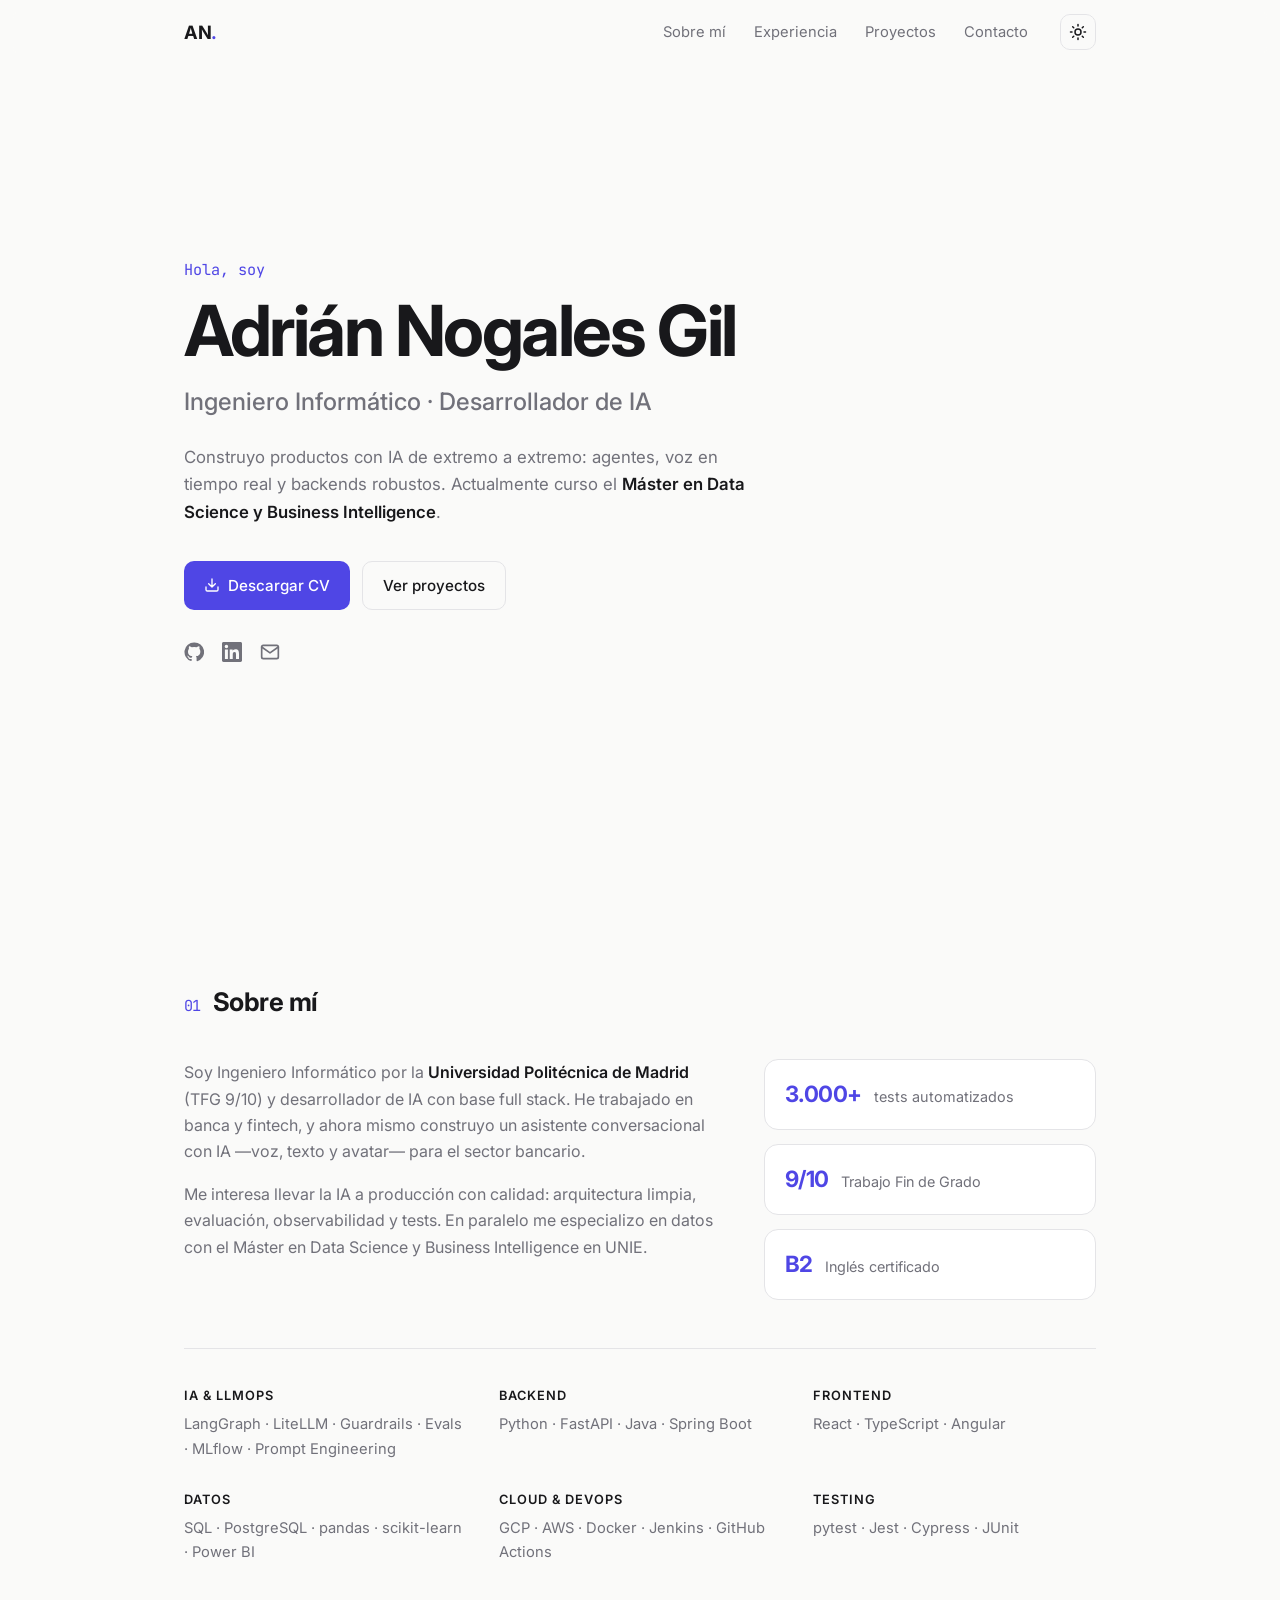
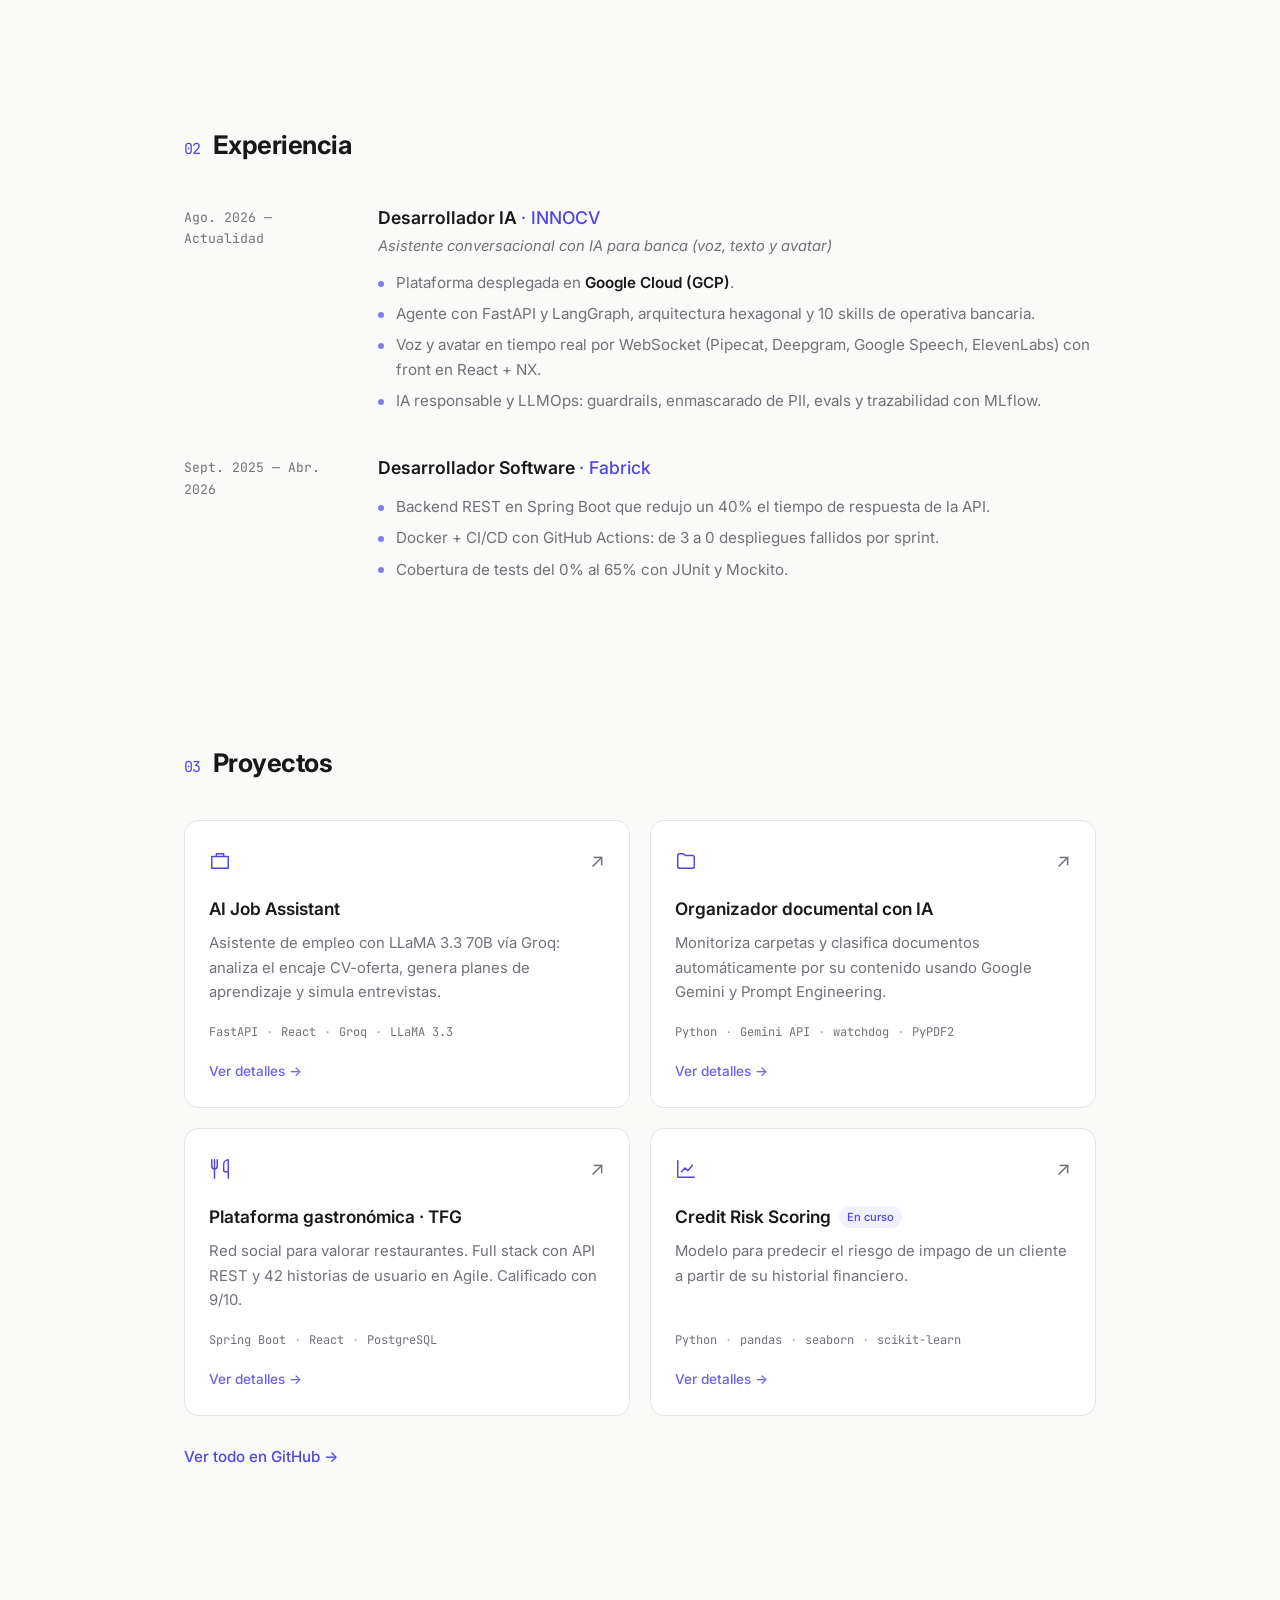
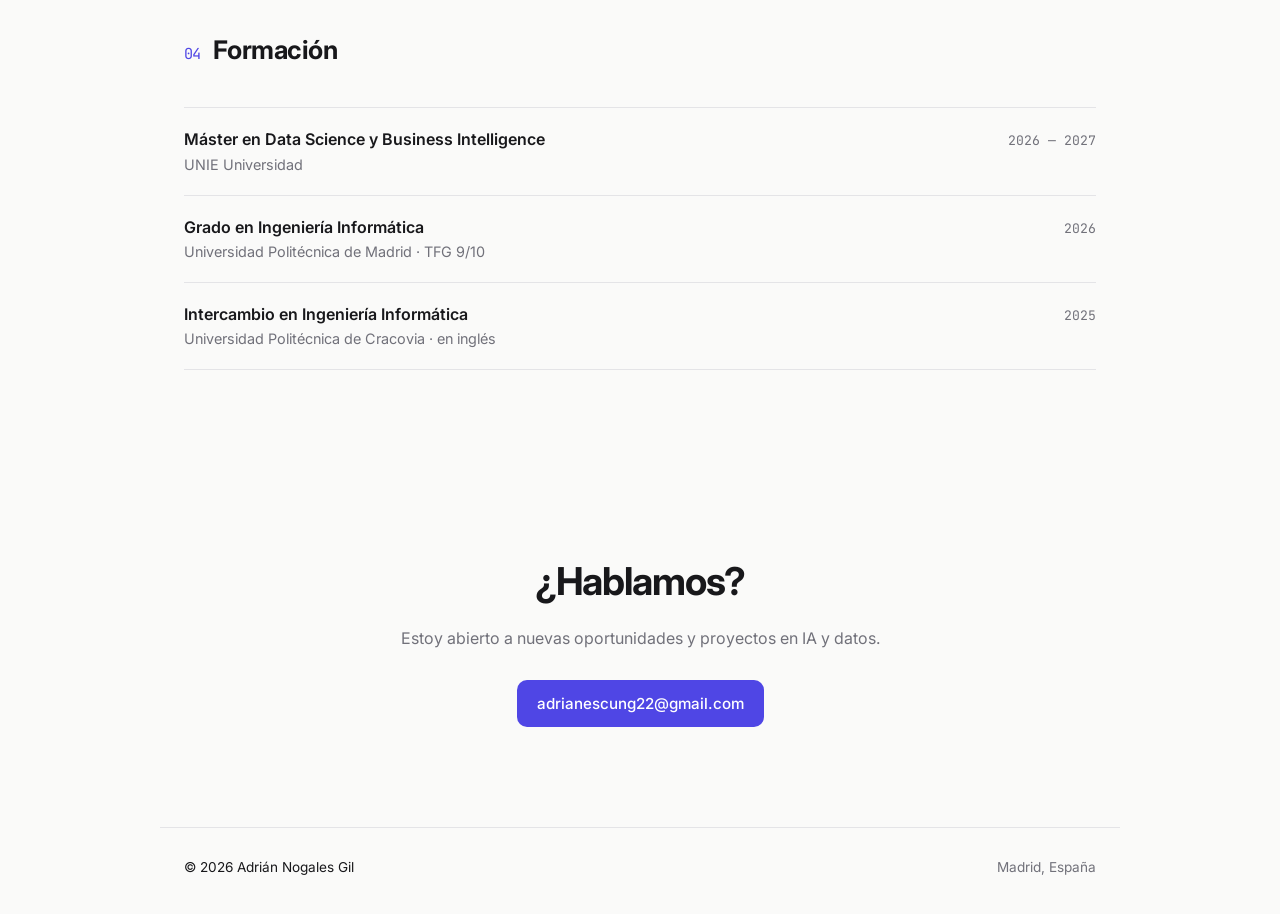
==== commit 581a43cc: "Rediseño del portfolio: página única, minimalista y con detalle de proyectos Nueva versión con secci" ====
--- a/index.html
+++ b/index.html
@@ -1,1217 +1,259 @@
-<!DOCTYPE html>
+<!doctype html>
 <html lang="es">
 <head>
-<meta charset="UTF-8">
-<meta name="viewport" content="width=device-width, initial-scale=1.0">
-<title>Adrián Nogales Gil — Developer Portfolio</title>
-<link rel="preconnect" href="https://fonts.googleapis.com">
-<link href="https://fonts.googleapis.com/css2?family=JetBrains+Mono:wght@300;400;500;600;700&family=Inter:wght@300;400;500;600;700&display=swap" rel="stylesheet">
-<style>
-  *, *::before, *::after { box-sizing: border-box; margin: 0; padding: 0; }
-
-  :root {
-    --bg:        #0A0A0F;
-    --surface:   #111827;
-    --surface2:  #1a2235;
-    --cyan:      #00D4FF;
-    --purple:    #7C3AED;
-    --text:      #F8FAFC;
-    --muted:     #64748B;
-    --border:    #1E293B;
-    --mono:      'JetBrains Mono', monospace;
-    --sans:      'Inter', sans-serif;
-  }
-
-  html { scroll-behavior: smooth; }
-
-  body {
-    background: var(--bg);
-    color: var(--text);
-    font-family: var(--sans);
-    overflow-x: hidden;
-    line-height: 1.6;
-  }
-
-  /* ── CANVAS FONDO ── */
-  #canvas-bg {
-    position: fixed;
-    top: 0; left: 0;
-    width: 100%; height: 100%;
-    z-index: 0;
-    pointer-events: none;
-    opacity: 0.35;
-  }
-
-  /* ── NAV ── */
-  nav {
-    position: fixed;
-    top: 0; left: 0; right: 0;
-    z-index: 100;
-    background: rgba(10,10,15,0.85);
-    backdrop-filter: blur(16px);
-    border-bottom: 1px solid var(--border);
-    padding: 0 2rem;
-    height: 60px;
-    display: flex;
-    align-items: center;
-    justify-content: space-between;
-  }
-
-  .nav-logo {
-    font-family: var(--mono);
-    font-size: 0.9rem;
-    color: var(--cyan);
-    letter-spacing: 0.05em;
-  }
-
-  .nav-links {
-    display: flex;
-    gap: 0.25rem;
-    list-style: none;
-  }
-
-  .nav-links a {
-    font-family: var(--mono);
-    font-size: 0.75rem;
-    color: var(--muted);
-    text-decoration: none;
-    padding: 0.4rem 0.75rem;
-    border-radius: 4px;
-    transition: color 0.2s, background 0.2s;
-    letter-spacing: 0.04em;
-  }
-
-  .nav-links a:hover, .nav-links a.active {
-    color: var(--cyan);
-    background: rgba(0,212,255,0.08);
-  }
-
-  /* Hamburger */
-  .nav-toggle {
-    display: none;
-    flex-direction: column;
-    gap: 5px;
-    cursor: pointer;
-    padding: 4px;
-  }
-  .nav-toggle span {
-    display: block;
-    width: 22px;
-    height: 2px;
-    background: var(--muted);
-    border-radius: 2px;
-    transition: all 0.3s;
-  }
-  .nav-toggle.open span:nth-child(1) { transform: translateY(7px) rotate(45deg); }
-  .nav-toggle.open span:nth-child(2) { opacity: 0; }
-  .nav-toggle.open span:nth-child(3) { transform: translateY(-7px) rotate(-45deg); }
-
-  .mobile-menu {
-    display: none;
-    position: fixed;
-    top: 60px; left: 0; right: 0;
-    background: rgba(10,10,15,0.97);
-    backdrop-filter: blur(20px);
-    border-bottom: 1px solid var(--border);
-    z-index: 99;
-    padding: 1rem;
-    flex-direction: column;
-    gap: 0.25rem;
-  }
-  .mobile-menu.open { display: flex; }
-  .mobile-menu a {
-    font-family: var(--mono);
-    font-size: 0.85rem;
-    color: var(--muted);
-    text-decoration: none;
-    padding: 0.75rem 1rem;
-    border-radius: 6px;
-    transition: color 0.2s, background 0.2s;
-  }
-  .mobile-menu a:hover { color: var(--cyan); background: rgba(0,212,255,0.08); }
-
-  /* ── SECTIONS ── */
-  section {
-    position: relative;
-    z-index: 1;
-    max-width: 1100px;
-    margin: 0 auto;
-    padding: 5rem 2rem;
-  }
-
-  /* ── HERO ── */
-  #hero {
-    min-height: 100vh;
-    display: flex;
-    align-items: center;
-    padding-top: 60px;
-    gap: 4rem;
-  }
-
-  .hero-content { flex: 1; }
-
-  .hero-eyebrow {
-    font-family: var(--mono);
-    font-size: 0.8rem;
-    color: var(--cyan);
-    letter-spacing: 0.15em;
-    text-transform: uppercase;
-    margin-bottom: 1.25rem;
-    display: flex;
-    align-items: center;
-    gap: 0.75rem;
-  }
-  .hero-eyebrow::before {
-    content: '';
-    display: inline-block;
-    width: 32px;
-    height: 1px;
-    background: var(--cyan);
-  }
-
-  .hero-name {
-    font-family: var(--mono);
-    font-size: clamp(2.5rem, 6vw, 4.5rem);
-    font-weight: 700;
-    line-height: 1.1;
-    margin-bottom: 0.5rem;
-    background: linear-gradient(135deg, #fff 0%, var(--cyan) 60%, var(--purple) 100%);
-    -webkit-background-clip: text;
-    -webkit-text-fill-color: transparent;
-    background-clip: text;
-  }
-
-  .hero-title {
-    font-family: var(--mono);
-    font-size: clamp(1rem, 2.5vw, 1.4rem);
-    color: var(--muted);
-    margin-bottom: 1.5rem;
-    min-height: 2em;
-  }
-
-  .cursor {
-    display: inline-block;
-    width: 2px;
-    height: 1.1em;
-    background: var(--cyan);
-    margin-left: 2px;
-    vertical-align: middle;
-    animation: blink 1s step-end infinite;
-  }
-
-  @keyframes blink { 50% { opacity: 0; } }
-
-  .hero-desc {
-    color: var(--muted);
-    font-size: 1rem;
-    max-width: 520px;
-    margin-bottom: 2.5rem;
-    line-height: 1.8;
-  }
-
-  .hero-ctas {
-    display: flex;
-    gap: 1rem;
-    flex-wrap: wrap;
-  }
-
-  .btn-primary {
-    font-family: var(--mono);
-    font-size: 0.8rem;
-    letter-spacing: 0.08em;
-    padding: 0.75rem 1.75rem;
-    background: var(--cyan);
-    color: #000;
-    border: none;
-    border-radius: 4px;
-    cursor: pointer;
-    text-decoration: none;
-    font-weight: 600;
-    transition: box-shadow 0.2s, transform 0.15s;
-  }
-  .btn-primary:hover {
-    box-shadow: 0 0 24px rgba(0,212,255,0.45);
-    transform: translateY(-1px);
-  }
-
-  .btn-ghost {
-    font-family: var(--mono);
-    font-size: 0.8rem;
-    letter-spacing: 0.08em;
-    padding: 0.75rem 1.75rem;
-    background: transparent;
-    color: var(--cyan);
-    border: 1px solid rgba(0,212,255,0.4);
-    border-radius: 4px;
-    cursor: pointer;
-    text-decoration: none;
-    font-weight: 500;
-    transition: background 0.2s, border-color 0.2s;
-  }
-  .btn-ghost:hover {
-    background: rgba(0,212,255,0.08);
-    border-color: var(--cyan);
-  }
-
-  .hero-photo-wrap {
-    flex-shrink: 0;
-    position: relative;
-  }
-  .hero-photo-wrap::before {
-    content: '';
-    position: absolute;
-    inset: -3px;
-    border-radius: 50%;
-    background: conic-gradient(var(--cyan), var(--purple), var(--cyan));
-    animation: spin 4s linear infinite;
-  }
-  @keyframes spin { to { transform: rotate(360deg); } }
-
-  .hero-photo-wrap::after {
-    content: '';
-    position: absolute;
-    inset: 0;
-    border-radius: 50%;
-    background: var(--bg);
-  }
-
-  .hero-photo {
-    width: 200px;
-    height: 200px;
-    border-radius: 50%;
-    object-fit: cover;
-    object-position: center top;
-    position: relative;
-    z-index: 1;
-    display: block;
-  }
-
-  /* ── SECTION HEADERS ── */
-  .section-header {
-    margin-bottom: 3rem;
-  }
-
-  .section-label {
-    font-family: var(--mono);
-    font-size: 0.75rem;
-    color: var(--cyan);
-    letter-spacing: 0.2em;
-    text-transform: uppercase;
-    margin-bottom: 0.5rem;
-  }
-
-  .section-title {
-    font-family: var(--mono);
-    font-size: clamp(1.75rem, 4vw, 2.5rem);
-    font-weight: 700;
-    color: var(--text);
-    position: relative;
-    display: inline-block;
-  }
-
-  .section-title::after {
-    content: '';
-    position: absolute;
-    bottom: -8px;
-    left: 0;
-    width: 48px;
-    height: 2px;
-    background: linear-gradient(90deg, var(--cyan), var(--purple));
-    border-radius: 2px;
-  }
-
-  /* ── ABOUT ── */
-  #sobre {
-    background: linear-gradient(135deg, rgba(17,24,39,0.6), rgba(10,10,15,0.3));
-    border-radius: 16px;
-    border: 1px solid var(--border);
-    max-width: 1100px;
-    margin: 0 auto;
-  }
-
-  .about-grid {
-    display: grid;
-    grid-template-columns: 1fr 1fr;
-    gap: 3rem;
-    align-items: center;
-  }
-
-  .about-text p {
-    color: var(--muted);
-    line-height: 1.8;
-    margin-bottom: 1rem;
-  }
-
-  .about-stats {
-    display: grid;
-    grid-template-columns: 1fr 1fr;
-    gap: 1rem;
-  }
-
-  .stat-card {
-    background: var(--surface);
-    border: 1px solid var(--border);
-    border-radius: 8px;
-    padding: 1.25rem;
-    text-align: center;
-    transition: border-color 0.2s, transform 0.2s;
-  }
-  .stat-card:hover {
-    border-color: var(--cyan);
-    transform: translateY(-2px);
-  }
-
-  .stat-num {
-    font-family: var(--mono);
-    font-size: 2rem;
-    font-weight: 700;
-    color: var(--cyan);
-    display: block;
-  }
-
-  .stat-label {
-    font-size: 0.75rem;
-    color: var(--muted);
-    margin-top: 0.25rem;
-  }
-
-  /* ── EXPERIENCE ── */
-  .timeline {
-    position: relative;
-    padding-left: 2rem;
-  }
-
-  .timeline::before {
-    content: '';
-    position: absolute;
-    left: 0;
-    top: 0;
-    bottom: 0;
-    width: 1px;
-    background: linear-gradient(to bottom, var(--cyan), var(--purple), transparent);
-  }
-
-  .timeline-item {
-    position: relative;
-    padding-bottom: 2.5rem;
-    opacity: 0;
-    transform: translateX(-20px);
-    transition: opacity 0.5s, transform 0.5s;
-  }
-
-  .timeline-item.visible {
-    opacity: 1;
-    transform: translateX(0);
-  }
-
-  .timeline-dot {
-    position: absolute;
-    left: -2rem;
-    top: 6px;
-    width: 10px;
-    height: 10px;
-    border-radius: 50%;
-    background: var(--cyan);
-    box-shadow: 0 0 12px rgba(0,212,255,0.6);
-    margin-left: -4px;
-  }
-
-  .exp-card {
-    background: var(--surface);
-    border: 1px solid var(--border);
-    border-radius: 10px;
-    padding: 1.5rem;
-    transition: border-color 0.25s, box-shadow 0.25s;
-  }
-  .exp-card:hover {
-    border-color: rgba(0,212,255,0.4);
-    box-shadow: 0 4px 24px rgba(0,212,255,0.08);
-  }
-
-  .exp-header {
-    display: flex;
-    justify-content: space-between;
-    align-items: flex-start;
-    flex-wrap: wrap;
-    gap: 0.5rem;
-    margin-bottom: 0.5rem;
-  }
-
-  .exp-company {
-    font-family: var(--mono);
-    font-size: 1rem;
-    font-weight: 600;
-    color: var(--cyan);
-  }
-
-  .exp-period {
-    font-family: var(--mono);
-    font-size: 0.75rem;
-    color: var(--muted);
-    background: var(--surface2);
-    padding: 0.25rem 0.65rem;
-    border-radius: 4px;
-  }
-
-  .exp-role {
-    font-size: 0.85rem;
-    color: var(--text);
-    margin-bottom: 1rem;
-    font-weight: 500;
-  }
-
-  .exp-card ul {
-    list-style: none;
-    display: flex;
-    flex-direction: column;
-    gap: 0.5rem;
-  }
-
-  .exp-card ul li {
-    font-size: 0.85rem;
-    color: var(--muted);
-    padding-left: 1.25rem;
-    position: relative;
-    line-height: 1.6;
-  }
-
-  .exp-card ul li::before {
-    content: '▸';
-    position: absolute;
-    left: 0;
-    color: var(--cyan);
-    font-size: 0.7rem;
-    top: 2px;
-  }
-
-  /* ── PROJECTS ── */
-  .projects-grid {
-    display: grid;
-    grid-template-columns: repeat(auto-fit, minmax(300px, 1fr));
-    gap: 1.5rem;
-  }
-
-  .project-card {
-    background: var(--surface);
-    border: 1px solid var(--border);
-    border-radius: 10px;
-    padding: 1.5rem;
-    transition: border-color 0.25s, transform 0.25s, box-shadow 0.25s;
-    position: relative;
-    overflow: hidden;
-  }
-
-  .project-card::before {
-    content: '';
-    position: absolute;
-    top: 0; left: 0; right: 0;
-    height: 2px;
-    background: linear-gradient(90deg, var(--cyan), var(--purple));
-    transform: scaleX(0);
-    transform-origin: left;
-    transition: transform 0.3s;
-  }
-
-  .project-card:hover {
-    border-color: rgba(0,212,255,0.3);
-    transform: translateY(-4px);
-    box-shadow: 0 8px 32px rgba(0,212,255,0.1);
-  }
-
-  .project-card:hover::before { transform: scaleX(1); }
-
-  .project-icon {
-    font-size: 1.5rem;
-    margin-bottom: 1rem;
-  }
-
-  .project-title {
-    font-family: var(--mono);
-    font-size: 0.95rem;
-    font-weight: 600;
-    color: var(--text);
-    margin-bottom: 0.5rem;
-  }
-
-  .project-desc {
-    font-size: 0.83rem;
-    color: var(--muted);
-    line-height: 1.7;
-    margin-bottom: 1rem;
-  }
-
-  .project-badge {
-    font-family: var(--mono);
-    font-size: 0.7rem;
-    color: var(--cyan);
-    background: rgba(0,212,255,0.1);
-    border: 1px solid rgba(0,212,255,0.25);
-    padding: 0.2rem 0.6rem;
-    border-radius: 4px;
-    display: inline-block;
-    margin: 0.15rem;
-  }
-
-  /* ── SKILLS ── */
-  .skills-grid {
-    display: grid;
-    grid-template-columns: repeat(auto-fit, minmax(260px, 1fr));
-    gap: 1.5rem;
-  }
-
-  .skill-group {
-    background: var(--surface);
-    border: 1px solid var(--border);
-    border-radius: 10px;
-    padding: 1.5rem;
-    transition: border-color 0.2s;
-  }
-  .skill-group:hover { border-color: rgba(124,58,237,0.4); }
-
-  .skill-group-title {
-    font-family: var(--mono);
-    font-size: 0.8rem;
-    color: var(--purple);
-    text-transform: uppercase;
-    letter-spacing: 0.15em;
-    margin-bottom: 1rem;
-    display: flex;
-    align-items: center;
-    gap: 0.5rem;
-  }
-
-  .skill-tags {
-    display: flex;
-    flex-wrap: wrap;
-    gap: 0.5rem;
-  }
-
-  .skill-tag {
-    font-family: var(--mono);
-    font-size: 0.75rem;
-    color: var(--text);
-    background: var(--surface2);
-    border: 1px solid var(--border);
-    padding: 0.3rem 0.7rem;
-    border-radius: 4px;
-    transition: background 0.2s, border-color 0.2s, color 0.2s;
-  }
-  .skill-tag:hover {
-    background: rgba(124,58,237,0.15);
-    border-color: var(--purple);
-    color: #c4b5fd;
-  }
-
-  /* ── EDUCATION ── */
-  .edu-grid {
-    display: grid;
-    grid-template-columns: repeat(auto-fit, minmax(280px, 1fr));
-    gap: 1.5rem;
-  }
-
-  .edu-card {
-    background: var(--surface);
-    border: 1px solid var(--border);
-    border-radius: 10px;
-    padding: 1.5rem;
-    position: relative;
-    overflow: hidden;
-    transition: border-color 0.2s, transform 0.2s;
-  }
-  .edu-card:hover {
-    border-color: rgba(0,212,255,0.3);
-    transform: translateY(-3px);
-  }
-
-  .edu-institution {
-    font-family: var(--mono);
-    font-size: 0.85rem;
-    font-weight: 600;
-    color: var(--cyan);
-    margin-bottom: 0.3rem;
-  }
-
-  .edu-degree {
-    font-size: 0.9rem;
-    font-weight: 600;
-    color: var(--text);
-    margin-bottom: 0.3rem;
-  }
-
-  .edu-period {
-    font-family: var(--mono);
-    font-size: 0.75rem;
-    color: var(--muted);
-    margin-bottom: 0.75rem;
-  }
-
-  .edu-note {
-    font-size: 0.82rem;
-    color: var(--muted);
-    line-height: 1.6;
-  }
-
-  .edu-score {
-    display: inline-block;
-    margin-top: 0.5rem;
-    font-family: var(--mono);
-    font-size: 0.75rem;
-    color: var(--cyan);
-    background: rgba(0,212,255,0.1);
-    border: 1px solid rgba(0,212,255,0.25);
-    padding: 0.2rem 0.6rem;
-    border-radius: 4px;
-  }
-
-  /* ── CONTACT ── */
-  #contacto {
-    text-align: center;
-  }
-
-  .contact-desc {
-    color: var(--muted);
-    max-width: 500px;
-    margin: 0 auto 2rem;
-    line-height: 1.8;
-  }
-
-  .contact-links {
-    display: flex;
-    justify-content: center;
-    gap: 1rem;
-    flex-wrap: wrap;
-  }
-
-  .contact-link {
-    font-family: var(--mono);
-    font-size: 0.8rem;
-    color: var(--muted);
-    text-decoration: none;
-    display: flex;
-    align-items: center;
-    gap: 0.5rem;
-    padding: 0.65rem 1.25rem;
-    background: var(--surface);
-    border: 1px solid var(--border);
-    border-radius: 6px;
-    transition: color 0.2s, border-color 0.2s, background 0.2s;
-  }
-  .contact-link:hover {
-    color: var(--cyan);
-    border-color: var(--cyan);
-    background: rgba(0,212,255,0.06);
-  }
-
-  /* ── FOOTER ── */
-  footer {
-    position: relative;
-    z-index: 1;
-    text-align: center;
-    padding: 2rem;
-    border-top: 1px solid var(--border);
-    font-family: var(--mono);
-    font-size: 0.75rem;
-    color: var(--muted);
-  }
-
-  /* ── SCROLL ANIMATIONS ── */
-  .fade-up {
-    opacity: 0;
-    transform: translateY(24px);
-    transition: opacity 0.6s ease, transform 0.6s ease;
-  }
-  .fade-up.visible {
-    opacity: 1;
-    transform: translateY(0);
-  }
-
-  /* ── RESPONSIVE ── */
-  @media (max-width: 768px) {
-    nav { padding: 0 1rem; }
-    .nav-links { display: none; }
-    .nav-toggle { display: flex; }
-    section { padding: 4rem 1.25rem; }
-    #hero { flex-direction: column-reverse; align-items: flex-start; gap: 2rem; padding-top: 80px; min-height: auto; padding-bottom: 3rem; }
-    .hero-photo { width: 140px; height: 140px; }
-    .about-grid { grid-template-columns: 1fr; }
-    .about-stats { grid-template-columns: 1fr 1fr; }
-    .hero-ctas { flex-direction: column; }
-    .btn-primary, .btn-ghost { text-align: center; }
-  }
-
-  @media (max-width: 480px) {
-    .hero-name { font-size: 2rem; }
-    .projects-grid { grid-template-columns: 1fr; }
-    .about-stats { grid-template-columns: 1fr 1fr; }
-  }
-
-  @media (prefers-reduced-motion: reduce) {
-    *, *::before, *::after { animation: none !important; transition: none !important; }
-  }
-</style>
+  <meta charset="utf-8">
+  <meta name="viewport" content="width=device-width, initial-scale=1">
+  <title>Adrián Nogales Gil · Portfolio</title>
+  <meta name="description" content="Adrián Nogales Gil — Desarrollador de IA e Ingeniero Informático. Máster en Data Science y Business Intelligence.">
+  <link rel="preconnect" href="https://fonts.googleapis.com">
+  <link rel="preconnect" href="https://fonts.gstatic.com" crossorigin>
+  <link href="https://fonts.googleapis.com/css2?family=Inter:wght@400;500;600;700&family=JetBrains+Mono:wght@400;500&display=swap" rel="stylesheet">
+  <link rel="stylesheet" href="styles.css">
+  <script>
+    try { const t = localStorage.getItem('theme'); if (t) document.documentElement.dataset.theme = t; } catch (e) {}
+  </script>
 </head>
 <body>
 
-<canvas id="canvas-bg"></canvas>
-
-<!-- NAV -->
-<nav id="navbar">
-  <span class="nav-logo">adrián.dev</span>
-  <ul class="nav-links">
-    <li><a href="#sobre">Sobre mí</a></li>
-    <li><a href="#experiencia">Experiencia</a></li>
-    <li><a href="#proyectos">Proyectos</a></li>
-    <li><a href="#habilidades">Skills</a></li>
-    <li><a href="#educacion">Educación</a></li>
-    <li><a href="#contacto">Contacto</a></li>
-  </ul>
-  <div class="nav-toggle" id="navToggle" role="button" aria-label="Toggle menu">
-    <span></span><span></span><span></span>
-  </div>
-</nav>
-
-<div class="mobile-menu" id="mobileMenu">
-  <a href="#sobre" class="mm-link">Sobre mí</a>
-  <a href="#experiencia" class="mm-link">Experiencia</a>
-  <a href="#proyectos" class="mm-link">Proyectos</a>
-  <a href="#habilidades" class="mm-link">Skills</a>
-  <a href="#educacion" class="mm-link">Educación</a>
-  <a href="#contacto" class="mm-link">Contacto</a>
-</div>
-
-<!-- HERO -->
-<section id="hero">
-  <div class="hero-content">
-    <div class="hero-eyebrow">Desarrollador Full Stack</div>
-    <h1 class="hero-name">Adrián Nogales<br>Gil</h1>
-    <p class="hero-title"><span id="typed-text"></span><span class="cursor"></span></p>
-    <p class="hero-desc">
-      Ingeniero Informático por la UPM con experiencia real en fintech. Apasionado de la arquitectura REST, 
-      las buenas prácticas de testing y los sistemas que escalan.
-    </p>
-    <div class="hero-ctas">
-      <a href="#experiencia" class="btn-primary">Ver experiencia</a>
-      <a href="#contacto" class="btn-ghost">Contactar</a>
+  <header class="nav">
+    <div class="container nav-inner">
+      <a href="#inicio" class="logo">AN<span>.</span></a>
+      <nav class="nav-links">
+        <a href="#sobre-mi">Sobre mí</a>
+        <a href="#experiencia">Experiencia</a>
+        <a href="#proyectos">Proyectos</a>
+        <a href="#contacto">Contacto</a>
+      </nav>
+      <button class="theme-toggle" id="themeToggle" aria-label="Cambiar tema">
+        <svg class="icon-sun" viewBox="0 0 24 24" width="18" height="18" fill="none" stroke="currentColor" stroke-width="2" stroke-linecap="round"><circle cx="12" cy="12" r="4"/><path d="M12 2v2M12 20v2M4.9 4.9l1.4 1.4M17.7 17.7l1.4 1.4M2 12h2M20 12h2M4.9 19.1l1.4-1.4M17.7 6.3l1.4-1.4"/></svg>
+        <svg class="icon-moon" viewBox="0 0 24 24" width="18" height="18" fill="none" stroke="currentColor" stroke-width="2" stroke-linecap="round" stroke-linejoin="round"><path d="M21 12.8A9 9 0 1 1 11.2 3a7 7 0 0 0 9.8 9.8z"/></svg>
+      </button>
     </div>
-  </div>
-  <div class="hero-photo-wrap">
-    <img class="hero-photo" src="[data-uri]